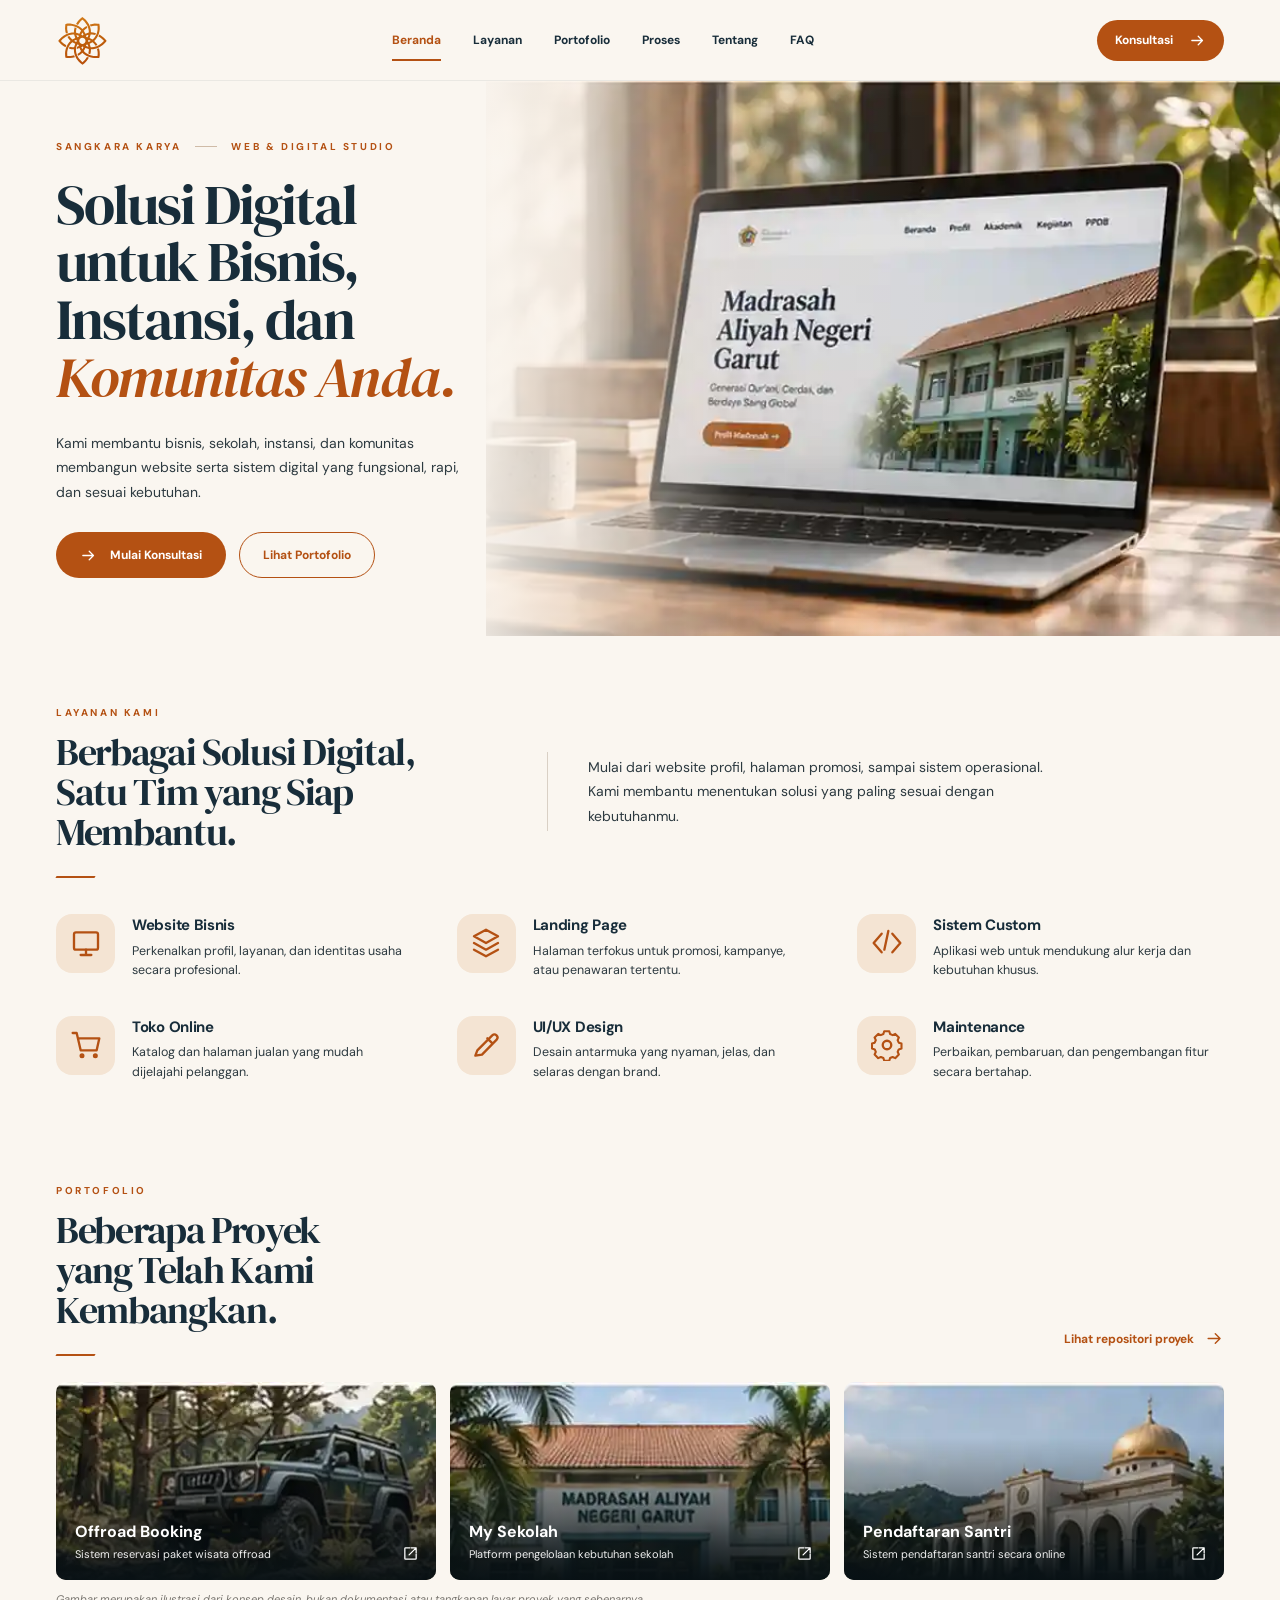
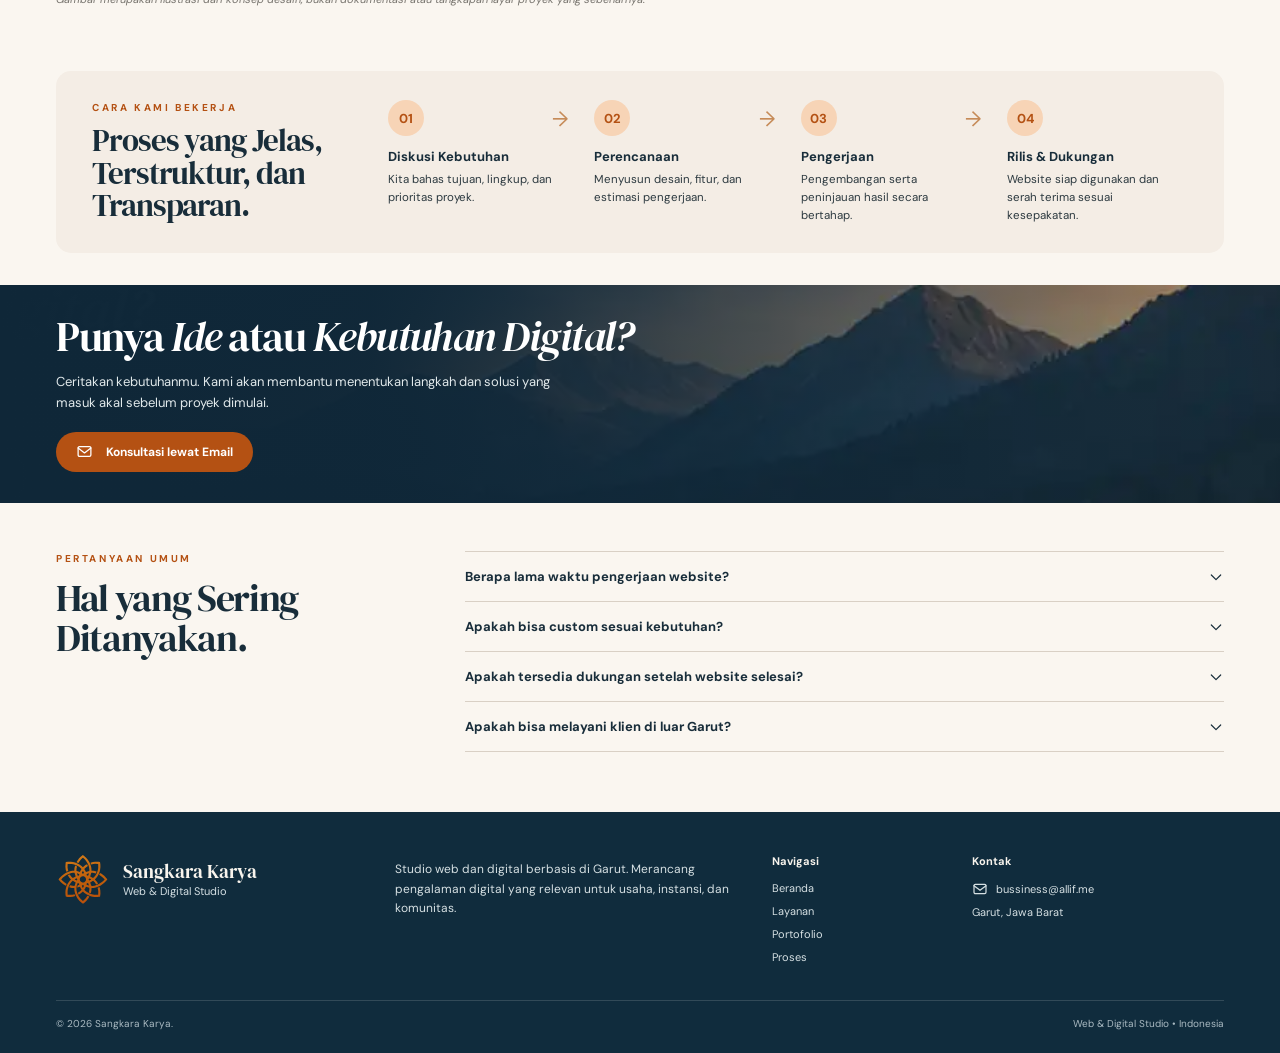
==== index.html @ 0cc1b005 "feat: implement selected Sangkara Karya editorial mockup with local image assets" ====
<!doctype html>
<html lang="id">
<head>
  <meta charset="utf-8">
  <meta name="viewport" content="width=device-width, initial-scale=1">
  <meta name="theme-color" content="#faf6f0">
  <meta name="description" content="Sangkara Karya adalah studio web dan digital dari Garut. Jasa website bisnis, landing page, katalog online, UI/UX, dan aplikasi web sesuai kebutuhan.">
  <meta property="og:type" content="website">
  <meta property="og:locale" content="id_ID">
  <meta property="og:site_name" content="Sangkara Karya">
  <meta property="og:title" content="Sangkara Karya | Web & Digital Studio">
  <meta property="og:description" content="Solusi digital untuk bisnis, instansi, dan komunitas. Website yang dirancang untuk kebutuhan nyata.">
  <meta property="og:url" content="https://allif.me/">
  <title>Sangkara Karya | Web & Digital Studio</title>
  <link rel="canonical" href="https://allif.me/">
  <link rel="icon" type="image/svg+xml" href="favicon.svg">
  <link rel="preconnect" href="https://fonts.googleapis.com">
  <link rel="preconnect" href="https://fonts.gstatic.com" crossorigin>
  <link href="https://fonts.googleapis.com/css2?family=DM+Sans:wght@400;500;600;700&family=DM+Serif+Display:ital@0;1&display=swap" rel="stylesheet">
  <link rel="preload" href="assets/hero-workspace.webp" as="image" type="image/webp">
  <link rel="stylesheet" href="style.css">
  <script type="application/ld+json">{"@context":"https://schema.org","@type":"ProfessionalService","name":"Sangkara Karya","url":"https://allif.me/","email":"bussiness@allif.me","description":"Web dan digital studio berbasis di Garut, Indonesia.","areaServed":"Indonesia","serviceType":["Website bisnis","Landing page","Aplikasi web custom","Katalog dan toko online","Desain UI/UX","Maintenance website"]}</script>
</head>
<body>
  <a class="skip-link" href="#utama">Langsung ke konten</a>
  <svg class="icon-defs" xmlns="http://www.w3.org/2000/svg" aria-hidden="true">
    <symbol id="ico-arrow" viewBox="0 0 24 24"><path d="M4 12h15m-6-6 6 6-6 6"/></symbol>
    <symbol id="ico-external" viewBox="0 0 24 24"><path d="M13 4h7v7M20 4l-10 10M20 13v6a1 1 0 0 1-1 1H5a1 1 0 0 1-1-1V5a1 1 0 0 1 1-1h6"/></symbol>
    <symbol id="ico-monitor" viewBox="0 0 24 24"><rect x="3" y="4" width="18" height="13" rx="1.5"/><path d="M8 21h8M12 17v4"/></symbol>
    <symbol id="ico-layers" viewBox="0 0 24 24"><path d="m12 2 9 5-9 5-9-5 9-5Zm-9 10 9 5 9-5M3 17l9 5 9-5"/></symbol>
    <symbol id="ico-code" viewBox="0 0 24 24"><path d="m8 5-6 7 6 7m8-14 6 7-6 7m-3-16-3 14"/></symbol>
    <symbol id="ico-cart" viewBox="0 0 24 24"><circle cx="9" cy="20" r="1"/><circle cx="19" cy="20" r="1"/><path d="M2 3h3l3 13h12l2-9H6"/></symbol>
    <symbol id="ico-pen" viewBox="0 0 24 24"><path d="m4 20 5-.8L20 8a2.3 2.3 0 0 0-3.3-3.2L5.5 16 4 20Zm9-13 4 4"/></symbol>
    <symbol id="ico-settings" viewBox="0 0 24 24"><path d="M9.9 3h4.2l.7 2.3 2.1.9 2.2-1 3 3-1 2.2.9 2.1 2.3.7v4.2l-2.3.7-.9 2.1 1 2.2-3 3-2.2-1-2.1.9-.7 2.3H9.9l-.7-2.3-2.1-.9-2.2 1-3-3 1-2.2-.9-2.1-2.3-.7v-4.2l2.3-.7.9-2.1-1-2.2 3-3 2.2 1 2.1-.9.7-2.3Z" transform="translate(1 -1) scale(.9)"/><circle cx="12" cy="12" r="3.2"/></symbol>
    <symbol id="ico-chevron" viewBox="0 0 24 24"><path d="m5 9 7 7 7-7"/></symbol>
    <symbol id="ico-menu" viewBox="0 0 24 24"><path d="M3 7h18M3 12h18M3 17h18"/></symbol>
    <symbol id="ico-close" viewBox="0 0 24 24"><path d="M5 5 19 19M19 5 5 19"/></symbol>
    <symbol id="ico-mail" viewBox="0 0 24 24"><rect x="3" y="5" width="18" height="14" rx="2"/><path d="m3 7 9 7 9-7"/></symbol>
  </svg>

  <header class="site-header" id="beranda">
    <nav class="nav container" aria-label="Navigasi utama">
      <a class="brand" href="#beranda" aria-label="Sangkara Karya, ke beranda"><img src="favicon.svg" alt="" width="49" height="49"><span class="brand-text">Sangkara Karya</span></a>
      <div class="nav-links" id="nav-links">
        <a href="#beranda" class="active">Beranda</a>
        <a href="#layanan">Layanan</a>
        <a href="#portofolio">Portofolio</a>
        <a href="#proses">Proses</a>
        <a href="#tentang">Tentang</a>
        <a href="#faq">FAQ</a>
      </div>
      <a class="nav-cta" href="#kontak">Konsultasi <svg class="icon" aria-hidden="true"><use href="#ico-arrow"></use></svg></a>
      <button class="menu-toggle" type="button" aria-label="Buka menu navigasi" aria-expanded="false" aria-controls="nav-links">
        <svg class="icon menu-open" aria-hidden="true"><use href="#ico-menu"></use></svg>
        <svg class="icon menu-close" aria-hidden="true"><use href="#ico-close"></use></svg>
      </button>
    </nav>
  </header>

  <main id="utama">
    <section class="hero" aria-labelledby="hero-title">
      <div class="hero-image" role="img" aria-label="Visual konsep website pada laptop di meja kerja yang diterangi cahaya matahari"></div>
      <div class="container hero-inner">
        <div class="hero-copy">
          <p class="eyebrow">SANGKARA KARYA <span class="eyebrow-rule"></span> WEB & DIGITAL STUDIO</p>
          <h1 id="hero-title">Solusi Digital<br>untuk Bisnis,<br>Instansi, dan<br><em>Komunitas Anda.</em></h1>
          <p class="hero-lead">Kami membantu bisnis, sekolah, instansi, dan komunitas membangun website serta sistem digital yang fungsional, rapi, dan sesuai kebutuhan.</p>
          <div class="hero-actions">
            <a href="#kontak" class="btn btn-primary"><svg class="icon" aria-hidden="true"><use href="#ico-arrow"></use></svg> Mulai Konsultasi</a>
            <a href="#portofolio" class="btn btn-outline">Lihat Portofolio</a>
          </div>
        </div>
      </div>
    </section>

    <section class="section services" id="layanan" aria-labelledby="layanan-title">
      <div class="container">
        <div class="services-intro">
          <div><p class="eyebrow section-label">LAYANAN KAMI</p><h2 id="layanan-title">Berbagai Solusi Digital,<br>Satu Tim yang Siap<br>Membantu.</h2><span class="small-stroke" aria-hidden="true"></span></div>
          <p>Mulai dari website profil, halaman promosi, sampai sistem operasional. Kami membantu menentukan solusi yang paling sesuai dengan kebutuhanmu.</p>
        </div>
        <div class="services-grid">
          <article class="service"><div class="service-icon"><svg class="icon" aria-hidden="true"><use href="#ico-monitor"></use></svg></div><div><h3>Website Bisnis</h3><p>Perkenalkan profil, layanan, dan identitas usaha secara profesional.</p></div></article>
          <article class="service"><div class="service-icon"><svg class="icon" aria-hidden="true"><use href="#ico-layers"></use></svg></div><div><h3>Landing Page</h3><p>Halaman terfokus untuk promosi, kampanye, atau penawaran tertentu.</p></div></article>
          <article class="service"><div class="service-icon"><svg class="icon" aria-hidden="true"><use href="#ico-code"></use></svg></div><div><h3>Sistem Custom</h3><p>Aplikasi web untuk mendukung alur kerja dan kebutuhan khusus.</p></div></article>
          <article class="service"><div class="service-icon"><svg class="icon" aria-hidden="true"><use href="#ico-cart"></use></svg></div><div><h3>Toko Online</h3><p>Katalog dan halaman jualan yang mudah dijelajahi pelanggan.</p></div></article>
          <article class="service"><div class="service-icon"><svg class="icon" aria-hidden="true"><use href="#ico-pen"></use></svg></div><div><h3>UI/UX Design</h3><p>Desain antarmuka yang nyaman, jelas, dan selaras dengan brand.</p></div></article>
          <article class="service"><div class="service-icon"><svg class="icon" aria-hidden="true"><use href="#ico-settings"></use></svg></div><div><h3>Maintenance</h3><p>Perbaikan, pembaruan, dan pengembangan fitur secara bertahap.</p></div></article>
        </div>
      </div>
    </section>

    <section class="section portfolio" id="portofolio" aria-labelledby="portofolio-title">
      <div class="container">
        <div class="portfolio-heading"><div><p class="eyebrow section-label">PORTOFOLIO</p><h2 id="portofolio-title">Beberapa Proyek<br>yang Telah Kami<br>Kembangkan.</h2><span class="small-stroke" aria-hidden="true"></span></div><a class="more-link" href="https://github.com/allifiz" target="_blank" rel="noopener noreferrer">Lihat repositori proyek <svg class="icon" aria-hidden="true"><use href="#ico-arrow"></use></svg></a></div>
        <div class="portfolio-grid">
          <a class="project" href="https://github.com/allifiz/offroad-booking-api" target="_blank" rel="noopener noreferrer" aria-label="Lihat kode proyek Offroad Booking di GitHub"><img src="assets/offroad.webp" alt="Ilustrasi kendaraan offroad di area wisata" loading="lazy" width="669" height="333"><span class="project-shade"></span><span class="project-copy"><strong>Offroad Booking</strong><small>Sistem reservasi paket wisata offroad</small></span><svg class="icon project-external" aria-hidden="true"><use href="#ico-external"></use></svg></a>
          <a class="project" href="https://github.com/allifiz/my-sekolah" target="_blank" rel="noopener noreferrer" aria-label="Lihat kode proyek My Sekolah di GitHub"><img src="assets/my-sekolah.webp" alt="Ilustrasi bangunan sekolah" loading="lazy" width="657" height="333"><span class="project-shade"></span><span class="project-copy"><strong>My Sekolah</strong><small>Platform pengelolaan kebutuhan sekolah</small></span><svg class="icon project-external" aria-hidden="true"><use href="#ico-external"></use></svg></a>
          <a class="project" href="https://github.com/allifiz/pendaftaran-santri" target="_blank" rel="noopener noreferrer" aria-label="Lihat kode proyek Pendaftaran Santri di GitHub"><img src="assets/pendaftaran-santri.webp" alt="Ilustrasi gedung pendidikan berbentuk masjid" loading="lazy" width="660" height="333"><span class="project-shade"></span><span class="project-copy"><strong>Pendaftaran Santri</strong><small>Sistem pendaftaran santri secara online</small></span><svg class="icon project-external" aria-hidden="true"><use href="#ico-external"></use></svg></a>
        </div>
        <p class="visual-disclaimer">Gambar merupakan ilustrasi dari konsep desain, bukan dokumentasi atau tangkapan layar proyek yang sebenarnya.</p>
      </div>
    </section>

    <section class="section process-section" id="proses" aria-labelledby="proses-title">
      <div class="container process-panel">
        <div class="process-heading"><p class="eyebrow section-label">CARA KAMI BEKERJA</p><h2 id="proses-title">Proses yang Jelas,<br>Terstruktur, dan<br>Transparan.</h2></div>
        <ol class="steps">
          <li><span class="step-number">01</span><h3>Diskusi Kebutuhan</h3><p>Kita bahas tujuan, lingkup, dan prioritas proyek.</p></li>
          <li><span class="step-number">02</span><h3>Perencanaan</h3><p>Menyusun desain, fitur, dan estimasi pengerjaan.</p></li>
          <li><span class="step-number">03</span><h3>Pengerjaan</h3><p>Pengembangan serta peninjauan hasil secara bertahap.</p></li>
          <li><span class="step-number">04</span><h3>Rilis & Dukungan</h3><p>Website siap digunakan dan serah terima sesuai kesepakatan.</p></li>
        </ol>
      </div>
    </section>

    <section class="consultation" id="kontak" aria-labelledby="kontak-title">
      <div class="container consultation-inner"><div><h2 id="kontak-title">Punya <em>Ide</em> atau <em>Kebutuhan Digital?</em></h2><p>Ceritakan kebutuhanmu. Kami akan membantu menentukan langkah dan solusi yang masuk akal sebelum proyek dimulai.</p><a class="btn btn-primary" href="mailto:bussiness@allif.me?subject=Konsultasi%20Proyek%20Sangkara%20Karya"><svg class="icon" aria-hidden="true"><use href="#ico-mail"></use></svg> Konsultasi lewat Email</a></div></div>
    </section>

    <section class="section faq" id="faq" aria-labelledby="faq-title">
      <div class="container faq-grid"><div><p class="eyebrow section-label">PERTANYAAN UMUM</p><h2 id="faq-title">Hal yang Sering<br>Ditanyakan.</h2></div><div class="faq-list">
        <details><summary>Berapa lama waktu pengerjaan website? <svg class="icon" aria-hidden="true"><use href="#ico-chevron"></use></svg></summary><p>Waktunya bergantung pada jumlah halaman, tingkat kompleksitas fitur, dan kesiapan materi. Estimasi disampaikan setelah kebutuhan dibahas.</p></details>
        <details><summary>Apakah bisa custom sesuai kebutuhan? <svg class="icon" aria-hidden="true"><use href="#ico-chevron"></use></svg></summary><p>Bisa. Struktur halaman, tampilan, dan fungsionalitas dibicarakan sesuai tujuan bisnis atau organisasi.</p></details>
        <details><summary>Apakah tersedia dukungan setelah website selesai? <svg class="icon" aria-hidden="true"><use href="#ico-chevron"></use></svg></summary><p>Kebutuhan pemeliharaan, perbaikan, dan pengembangan lanjutan dapat dimasukkan dalam ruang lingkup kerja yang disepakati.</p></details>
        <details><summary>Apakah bisa melayani klien di luar Garut? <svg class="icon" aria-hidden="true"><use href="#ico-chevron"></use></svg></summary><p>Bisa. Sangkara Karya berbasis di Garut dan dapat berkolaborasi secara online dengan klien dari berbagai daerah di Indonesia.</p></details>
      </div></div>
    </section>
  </main>

  <footer class="site-footer" id="tentang"><div class="container footer-content"><div class="footer-identity"><img src="favicon.svg" alt="" width="54" height="54"><div><strong>Sangkara Karya</strong><span>Web & Digital Studio</span></div></div><p class="footer-description">Studio web dan digital berbasis di Garut. Merancang pengalaman digital yang relevan untuk usaha, instansi, dan komunitas.</p><div class="footer-links"><h3>Navigasi</h3><a href="#beranda">Beranda</a><a href="#layanan">Layanan</a><a href="#portofolio">Portofolio</a><a href="#proses">Proses</a></div><div class="footer-contact"><h3>Kontak</h3><a href="mailto:bussiness@allif.me"><svg class="icon" aria-hidden="true"><use href="#ico-mail"></use></svg> bussiness@allif.me</a><span>Garut, Jawa Barat</span></div></div><div class="container footer-bottom"><span>© <span id="year">2026</span> Sangkara Karya.</span><span>Web & Digital Studio • Indonesia</span></div></footer>
  <script src="script.js" defer></script>
</body>
</html>
---- style.css ----
:root{
  --paper:#faf6f0;
  --paper-soft:#f3ece4;
  --ink:#182d3a;
  --body:#2d3a40;
  --muted:#59626a;
  --orange:#b45113;
  --orange-dark:#903a0a;
  --accent-soft:#f4e4d3;
  --line:#d9d0c5;
  --serif:"DM Serif Display", Georgia,serif;
  --sans:"DM Sans",Arial,sans-serif;
}
*{box-sizing:border-box}
html{scroll-behavior:smooth;scroll-padding-top:95px}
body{margin:0;min-width:320px;background:var(--paper);font-family:var(--sans);color:var(--ink);-webkit-font-smoothing:antialiased}
a{color:inherit;text-decoration:none}
button{font:inherit;cursor:pointer}
svg.icon{width:21px;height:21px;fill:none;stroke:currentColor;stroke-width:1.8;stroke-linecap:round;stroke-linejoin:round;flex:none}
.icon-defs{position:absolute;width:0;height:0;overflow:hidden}
.container{width:min(1240px,calc(100% - 112px));margin-inline:auto}
.skip-link{position:absolute;z-index:200;top:-70px;left:20px;background:var(--ink);padding:14px;color:white}
.skip-link:focus{top:10px}
:focus-visible{outline:3px solid #bd641c;outline-offset:4px}
::selection{background:#deb78f;color:var(--ink)}

/* Navigation */
.site-header{background:rgba(250,246,240,.97);border-bottom:1px solid rgba(34,51,56,.07);position:relative;z-index:30}
.nav{height:80px;display:flex;align-items:center;justify-content:space-between;gap:32px}
.brand{display:inline-flex;align-items:center;gap:12px;white-space:nowrap;flex-shrink:0}
.brand img{width:53px;height:53px;object-fit:contain}
.brand-text{font-size:16px;font-weight:700;display:none}
.nav-links{display:flex;align-items:center;gap:32px;margin-inline:auto}
.nav-links a{font-size:12px;font-weight:700;position:relative;padding:32px 0;white-space:nowrap;transition:color .2s}
.nav-links a:hover,.nav-links a.active{color:var(--orange)}
.nav-links a.active:after,.nav-links a:hover:after{content:"";position:absolute;bottom:19px;left:0;right:0;height:2px;background:var(--orange)}
.nav-cta{display:inline-flex;align-items:center;gap:16px;background:var(--orange);color:#fff;flex:none;border-radius:100px;padding:12px 18px;font-size:12px;font-weight:700;transition:background .2s,transform .2s}
.nav-cta .icon{width:17px;height:17px}
.nav-cta:hover,.btn-primary:hover{background:var(--orange-dark);transform:translateY(-2px)}
.menu-toggle{display:none;background:none;border:0;color:var(--ink);padding:7px}
.menu-toggle .menu-close{display:none}

/* Common typography */
h1,h2,h3,p{margin-top:0}
h1,h2{font-family:var(--serif);font-weight:400;letter-spacing:-.035em}
.eyebrow{display:flex;align-items:center;gap:14px;color:var(--orange);font-size:10px;letter-spacing:.26em;line-height:1.5;font-weight:700}
.eyebrow-rule{display:inline-block;width:22px;height:1px;background:#cfbba7}
.section-label{margin:0 0 12px}
.section h2{font-size:clamp(32px,3vw,43px);line-height:1.04}
.small-stroke{display:block;width:39px;height:2px;background:var(--orange);transform:skewX(-30deg);margin-top:24px}
.btn{min-height:46px;display:inline-flex;align-items:center;justify-content:center;gap:13px;border-radius:100px;padding:12px 23px;font-size:12px;font-weight:700;border:1px solid transparent;transition:background .2s,border-color .2s,transform .2s}
.btn .icon{width:17px;height:17px}
.btn-primary{background:var(--orange);color:white}
.btn-outline{border-color:var(--orange);color:var(--orange);background:rgba(250,246,240,.76)}
.btn-outline:hover{background:#f0e1d0;transform:translateY(-2px)}

/* Hero image is the exact cropped visual asset from the selected concept.
   All UI elements remain real HTML, not a flat screenshot. */
.hero{position:relative;min-height:555px;overflow:hidden;isolation:isolate;background:var(--paper)}
.hero-image{position:absolute;inset:0 0 0 38%;z-index:-2;background:url('assets/hero-workspace.webp') center center/cover no-repeat}
.hero:before{content:"";position:absolute;z-index:-1;inset:0;background:linear-gradient(90deg,#faf6f0 0%,#faf6f0 25%,rgba(250,246,240,.97) 36%,rgba(250,246,240,.65) 46%,rgba(250,246,240,.10) 58%,transparent 76%)}
.hero-inner{display:flex;align-items:center;min-height:555px;padding-block:57px}
.hero-copy{position:relative;max-width:575px;z-index:1}
.hero .eyebrow{margin-bottom:22px}
.hero h1{font-size:clamp(47px,4.45vw,65px);line-height:1.015;margin:0 0 24px;max-width:580px}
.hero h1 em{font-style:italic;color:var(--orange)}
.hero-lead{font-size:14px;line-height:1.75;max-width:415px;margin-bottom:28px;color:var(--body)}
.hero-actions{display:flex;align-items:center;gap:13px;flex-wrap:wrap}

/* Services */
.section{padding-top:69px;padding-bottom:64px}
.services-intro{display:grid;grid-template-columns:37% 1fr;gap:5%;align-items:center;margin-bottom:36px}
.services-intro h2{margin-bottom:0}
.services-intro>p{border-left:1px solid var(--line);padding:3px 0 3px 40px;color:var(--body);line-height:1.75;font-size:14px;max-width:500px;margin:0}
.services-grid{display:grid;grid-template-columns:repeat(3,minmax(0,1fr));column-gap:34px;row-gap:35px}
.service{display:flex;align-items:flex-start;gap:17px;min-width:0}
.service-icon{display:grid;place-items:center;background:var(--accent-soft);color:var(--orange);width:59px;height:59px;flex:0 0 59px;border-radius:16px}
.service-icon .icon{width:32px;height:32px;stroke-width:1.75}
.service h3{font-size:15px;line-height:1.25;font-weight:700;margin:2px 0 7px;letter-spacing:-.02em}
.service p{font-size:12.5px;line-height:1.56;margin:0;color:var(--body);max-width:280px}

/* Portfolio */
.portfolio{padding-top:37px;padding-bottom:55px}
.portfolio-heading{display:flex;align-items:end;justify-content:space-between;gap:20px;margin-bottom:26px}
.portfolio-heading h2{margin:0}
.more-link{display:inline-flex;align-items:center;gap:11px;color:var(--orange);font-size:12px;font-weight:700;white-space:nowrap;padding-bottom:8px}
.more-link:hover{text-decoration:underline;text-underline-offset:5px}
.more-link .icon{width:19px;height:19px}
.portfolio-grid{display:grid;grid-template-columns:repeat(3,minmax(0,1fr));gap:14px}
.project{min-width:0;position:relative;aspect-ratio:1.92;overflow:hidden;border-radius:10px;background:#344957;color:#fff;display:block;isolation:isolate}
.project img{width:100%;height:100%;object-fit:cover;display:block;transition:transform .4s}
.project:hover img{transform:scale(1.045)}
.project-shade{position:absolute;inset:0;background:linear-gradient(0deg,rgba(7,16,20,.95) 0%,rgba(7,16,20,.55) 30%,transparent 72%)}
.project-copy{position:absolute;left:19px;bottom:18px;right:48px;display:flex;flex-direction:column;gap:5px}
.project-copy strong{font-size:16px;font-weight:700;line-height:1.2}
.project-copy small{font-size:11px;line-height:1.4;opacity:.93}
.project-external{position:absolute;right:17px;bottom:18px;width:17px!important;height:17px!important}
.visual-disclaimer{font-size:11px;color:#77746e;margin:12px 0 0;font-style:italic}

/* Steps */
.process-section{padding-block:10px 32px}
.process-panel{display:grid;grid-template-columns:24% 1fr;gap:3%;padding:29px 36px;border-radius:15px;background:#f4ede5}
.process-panel .section-label{margin-bottom:9px}
.process-heading h2{font-size:31px;line-height:1.05;margin:0}
.steps{list-style:none;padding:0;margin:0;display:grid;grid-template-columns:repeat(4,minmax(0,1fr));gap:26px;align-content:center}
.steps li{position:relative;min-width:0}
.step-number{width:36px;height:36px;border-radius:50%;display:grid;place-items:center;background:#f7d4b6;color:var(--orange);font-size:13px;font-weight:700;margin-bottom:12px}
.steps li:not(:last-child):after{content:"→";position:absolute;top:5px;right:0;font-size:21px;color:#c68b58}
.steps h3{font-size:13px;font-weight:700;margin:0 0 6px}
.steps p{font-size:11.5px;line-height:1.55;color:var(--body);margin:0;max-width:170px}

/* Consultation: photo from selected concept with real HTML content */
.consultation{position:relative;min-height:218px;background:linear-gradient(90deg,rgba(15,39,56,1) 0%,rgba(15,39,56,.98) 29%,rgba(15,39,56,.75) 60%,rgba(15,39,56,.35) 100%),url('assets/mountains.webp') right center/cover no-repeat;color:#fff}
.consultation-inner{padding-top:28px;padding-bottom:29px}
.consultation-inner>div{max-width:720px}
.consultation h2{font-size:clamp(30px,3.3vw,44px);line-height:1.1;margin-bottom:12px}
.consultation h2 em{font-weight:400}
.consultation p{font-size:13px;max-width:530px;line-height:1.6;color:#e1e9eb;margin-bottom:18px}
.consultation .btn{min-height:40px;padding:10px 19px}

/* FAQ */
.faq{padding-block:48px 60px}
.faq-grid{display:grid;grid-template-columns:29% 1fr;gap:6%}
.faq h2{margin:0}
.faq-list{border-top:1px solid var(--line)}
.faq-list details{border-bottom:1px solid var(--line)}
.faq-list summary{display:flex;align-items:center;justify-content:space-between;gap:16px;cursor:pointer;padding:16px 0;list-style:none;font-size:13px;font-weight:700}
.faq-list summary::-webkit-details-marker{display:none}
.faq-list summary .icon{width:16px;height:16px;transition:transform .2s}
.faq-list details[open] summary .icon{transform:rotate(180deg)}
.faq-list details p{color:var(--muted);font-size:13px;line-height:1.7;margin:0 35px 17px 0;max-width:680px}

/* Footer */
.site-footer{background:#102c3d;color:#f8f4ed}
.footer-content{display:grid;grid-template-columns:1.2fr 1.35fr .65fr 1fr;gap:37px;align-items:start;padding-top:40px;padding-bottom:35px}
.footer-identity{display:flex;gap:13px;align-items:center}
.footer-identity img{width:54px;height:54px;flex:none}
.footer-identity div{display:flex;flex-direction:column;gap:2px}
.footer-identity strong{font-family:var(--serif);font-size:19px;line-height:1.1;font-weight:400}
.footer-identity span{font-size:11px;color:#d5e0e4}
.footer-description{font-size:12px;line-height:1.6;color:#d6e0e3;margin:8px 0 0;max-width:360px}
.footer-links,.footer-contact{display:flex;flex-direction:column;gap:8px}
.site-footer h3{font-size:11px;font-weight:700;margin:2px 0 5px}
.footer-links a,.footer-contact a,.footer-contact>span{font-size:11px;color:#d6e0e3;line-height:1.35}
.footer-links a:hover,.footer-contact a:hover{color:#f0b071}
.footer-contact a{display:flex;gap:8px;align-items:center;overflow-wrap:anywhere}
.footer-contact .icon{width:16px;height:16px}
.footer-bottom{display:flex;justify-content:space-between;gap:18px;border-top:1px solid rgba(255,255,255,.14);padding:16px 0 23px;color:#aabac2;font-size:10px}

@media(max-width:1100px){
 .container{width:min(100% - 72px,1240px)}
 .nav-links{gap:24px}
 .hero{min-height:510px}
 .hero-inner{min-height:510px}
 .hero h1{font-size:clamp(45px,5vw,59px)}
 .hero-image{left:36%}
 .services-grid{column-gap:20px}
 .process-panel{grid-template-columns:26% 1fr;gap:4%;padding:27px}
 .steps{gap:15px}
}
@media(max-width:850px){
 .container{width:min(100% - 46px,1240px)}
 .nav{height:74px}
 .nav-links{gap:17px}
 .nav-links a{font-size:11px}
 .nav-cta{padding:11px 13px;font-size:11px;gap:8px}
 .hero{min-height:500px}
 .hero-inner{min-height:500px}
 .hero-image{left:30%}
 .hero:before{background:linear-gradient(90deg,#faf6f0 0%,rgba(250,246,240,.98) 30%,rgba(250,246,240,.76) 52%,rgba(250,246,240,.13) 100%)}
 .hero-copy{max-width:480px}
 .hero h1{font-size:48px}
 .hero-lead{max-width:410px}
 .services-intro{grid-template-columns:1fr 1fr;gap:18px}
 .section h2{font-size:34px}
 .services-grid{grid-template-columns:repeat(2,minmax(0,1fr));row-gap:30px}
 .project-copy{left:13px;bottom:12px;right:28px}
 .project-copy strong{font-size:13px}
 .project-copy small{font-size:10px}
 .project-external{bottom:12px;right:12px}
 .process-panel{display:block}
 .process-heading{margin-bottom:25px}
 .process-heading h2{font-size:32px}
 .steps{gap:25px}
 .faq-grid{grid-template-columns:32% 1fr;gap:4%}
 .footer-content{grid-template-columns:1fr 1fr;gap:25px 40px}
}
@media(max-width:640px){
 html{scroll-padding-top:77px}
 .container{width:calc(100% - 38px)}
 .site-header{position:sticky;top:0}
 .nav{height:69px;gap:10px}
 .brand img{width:42px;height:42px}
 .brand-text{display:inline;font-size:14px}
 .nav-cta{margin-left:auto;padding:10px 12px;font-size:11px}
 .menu-toggle{display:grid;place-items:center;z-index:5}
 .menu-toggle[aria-expanded="true"] .menu-open{display:none}
 .menu-toggle[aria-expanded="true"] .menu-close{display:block}
 .nav-links{display:none;position:absolute;top:69px;left:0;right:0;background:#faf6f0;border-bottom:1px solid var(--line);box-shadow:0 12px 24px rgba(15,32,39,.09);padding:12px 19px 18px;flex-direction:column;align-items:stretch;gap:0}
 .nav-links.is-open{display:flex}
 .nav-links a{padding:14px 7px;border-bottom:1px solid #e7ded3;font-size:14px}
 .nav-links a.active:after,.nav-links a:hover:after{display:none}
 .hero{min-height:auto}
 .hero-image{position:relative;left:auto;right:auto;display:block;height:270px;width:100%;background-position:center 45%;z-index:0;order:2}
 .hero:before{display:none}
 .hero{display:flex;flex-direction:column;background:var(--paper)}
 .hero-inner{display:block;min-height:0;order:1;padding-top:45px;padding-bottom:34px}
 .hero-copy{max-width:none}
 .hero .eyebrow{font-size:9px;letter-spacing:.16em;gap:9px;flex-wrap:wrap;margin-bottom:18px}
 .hero h1{font-size:clamp(38px,9.3vw,56px);line-height:1.055;margin-bottom:19px}
 .hero-lead{font-size:13px;max-width:510px;line-height:1.75;margin-bottom:22px}
 .hero-actions{gap:10px}
 .btn{min-height:44px;font-size:12px;padding:11px 18px}
 .section{padding-top:56px;padding-bottom:40px}
 .services-intro{display:block;margin-bottom:30px}
 .services-intro h2,.portfolio-heading h2,.faq h2{font-size:33px}
 .services-intro>p{padding:0;border:0;max-width:540px;margin-top:21px;font-size:13px}
 .services-grid{row-gap:28px;column-gap:16px}
 .service{gap:12px}
 .service-icon{width:48px;height:48px;flex-basis:48px;border-radius:11px}
 .service-icon .icon{width:26px;height:26px}
 .service h3{font-size:14px}
 .service p{font-size:11px}
 .portfolio{padding-top:30px}
 .portfolio-heading{align-items:start}
 .portfolio-grid{grid-template-columns:1fr;gap:13px}
 .project{aspect-ratio:2.15}
 .project-copy{left:18px;bottom:16px}
 .project-copy strong{font-size:17px}
 .project-copy small{font-size:12px}
 .project-external{bottom:16px;right:16px}
 .process-section{padding-top:4px;padding-bottom:30px}
 .process-panel{padding:26px 24px}
 .steps{grid-template-columns:repeat(2,minmax(0,1fr));gap:26px 18px}
 .steps li:nth-child(2):after{display:none}
 .steps h3{font-size:12.5px}
 .steps p{font-size:11.5px}
 .consultation-inner{padding-top:35px;padding-bottom:35px}
 .consultation h2{font-size:35px}
 .consultation p{font-size:12.5px}
 .faq{padding-top:43px;padding-bottom:54px}
 .faq-grid{display:block}
 .faq-grid>div:first-child{margin-bottom:27px}
 .footer-content{padding-top:40px;gap:27px}
}
@media(max-width:440px){
 .nav-cta{font-size:0;gap:0;padding:8px 10px}
 .nav-cta .icon{width:21px;height:21px}
 .hero h1{font-size:clamp(35px,9vw,45px)}
 .hero-image{height:222px}
 .services-grid{grid-template-columns:1fr;row-gap:23px}
 .service{gap:16px}
 .service-icon{width:52px;height:52px;flex-basis:52px}
 .service p{font-size:12px}
 .portfolio-heading{display:block}
 .more-link{margin-top:17px}
 .project{aspect-ratio:1.9}
 .steps{gap:25px 12px}
 .footer-content{grid-template-columns:1fr 1fr}
 .footer-identity,.footer-description{grid-column:1/-1}
 .footer-bottom{flex-direction:column;gap:7px}
}
@media(prefers-reduced-motion:reduce){html{scroll-behavior:auto}*,*:before,*:after{transition-duration:.01ms!important;animation-duration:.01ms!important}}
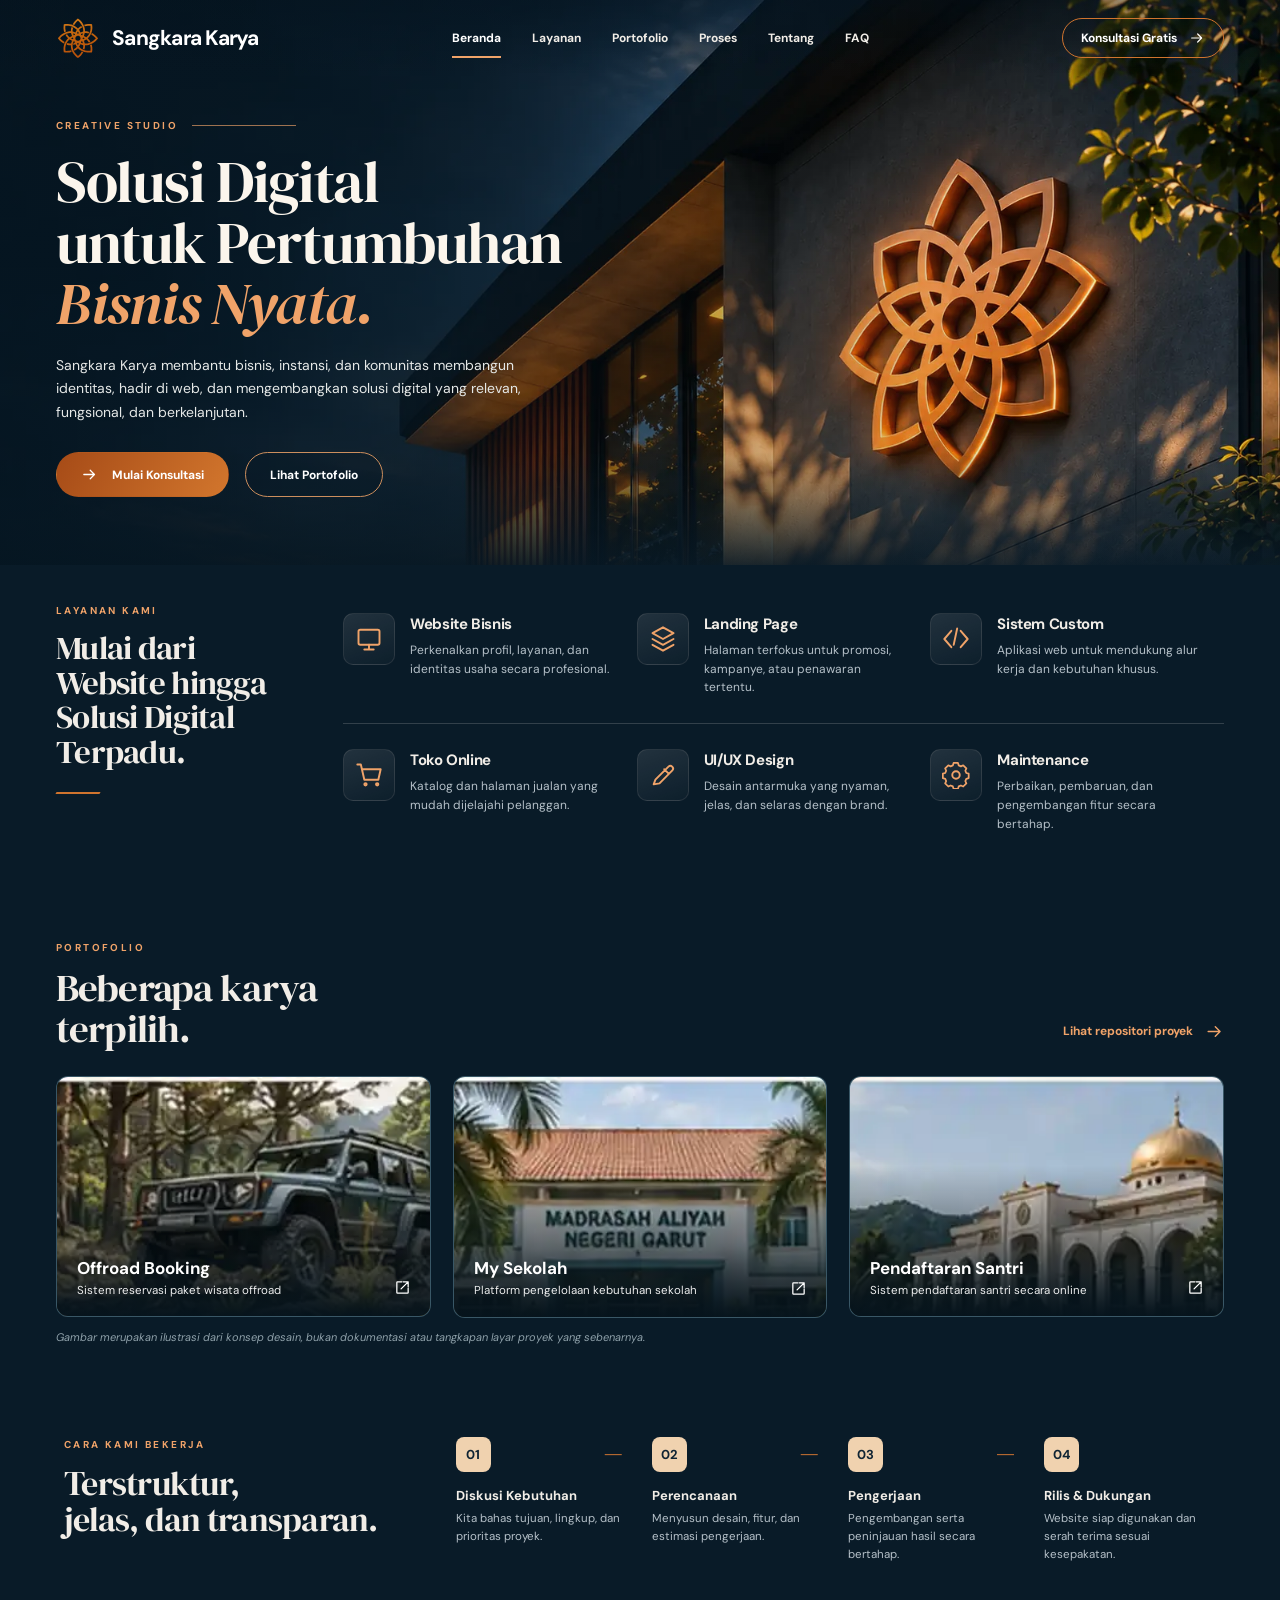
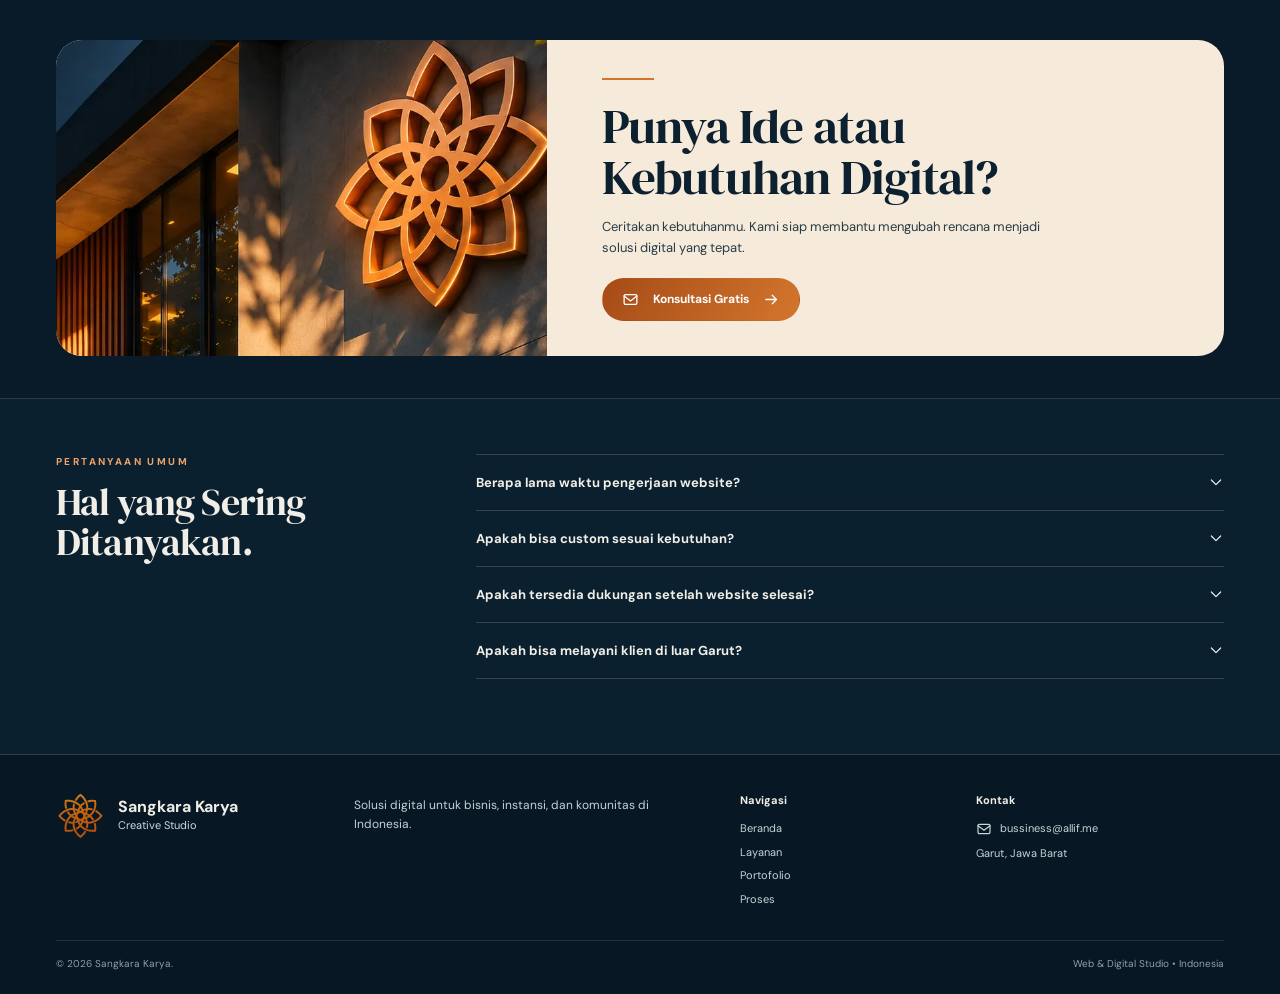
==== commit 33c06d5f: "feat: match dark navy Sangkara Karya mockup with facade hero" ====
--- a/index.html
+++ b/index.html
@@ -3,7 +3,7 @@
 <head>
   <meta charset="utf-8">
   <meta name="viewport" content="width=device-width, initial-scale=1">
-  <meta name="theme-color" content="#faf6f0">
+  <meta name="theme-color" content="#091b28">
   <meta name="description" content="Sangkara Karya adalah studio web dan digital dari Garut. Jasa website bisnis, landing page, katalog online, UI/UX, dan aplikasi web sesuai kebutuhan.">
   <meta property="og:type" content="website">
   <meta property="og:locale" content="id_ID">
@@ -17,7 +17,7 @@
   <link rel="preconnect" href="https://fonts.googleapis.com">
   <link rel="preconnect" href="https://fonts.gstatic.com" crossorigin>
   <link href="https://fonts.googleapis.com/css2?family=DM+Sans:wght@400;500;600;700&family=DM+Serif+Display:ital@0;1&display=swap" rel="stylesheet">
-  <link rel="preload" href="assets/hero-workspace.webp" as="image" type="image/webp">
+  <link rel="preload" href="assets/hero-facade.webp" as="image" type="image/webp">
   <link rel="stylesheet" href="style.css">
   <script type="application/ld+json">{"@context":"https://schema.org","@type":"ProfessionalService","name":"Sangkara Karya","url":"https://allif.me/","email":"bussiness@allif.me","description":"Web dan digital studio berbasis di Garut, Indonesia.","areaServed":"Indonesia","serviceType":["Website bisnis","Landing page","Aplikasi web custom","Katalog dan toko online","Desain UI/UX","Maintenance website"]}</script>
 </head>
@@ -49,7 +49,7 @@
         <a href="#tentang">Tentang</a>
         <a href="#faq">FAQ</a>
       </div>
-      <a class="nav-cta" href="#kontak">Konsultasi <svg class="icon" aria-hidden="true"><use href="#ico-arrow"></use></svg></a>
+      <a class="nav-cta" href="#kontak">Konsultasi Gratis <svg class="icon" aria-hidden="true"><use href="#ico-arrow"></use></svg></a>
       <button class="menu-toggle" type="button" aria-label="Buka menu navigasi" aria-expanded="false" aria-controls="nav-links">
         <svg class="icon menu-open" aria-hidden="true"><use href="#ico-menu"></use></svg>
         <svg class="icon menu-close" aria-hidden="true"><use href="#ico-close"></use></svg>
@@ -59,12 +59,12 @@
 
   <main id="utama">
     <section class="hero" aria-labelledby="hero-title">
-      <div class="hero-image" role="img" aria-label="Visual konsep website pada laptop di meja kerja yang diterangi cahaya matahari"></div>
+      <div class="hero-image" role="img" aria-label="Fasad bangunan modern dengan logo bunga Sangkara Karya berwarna tembaga bercahaya"></div>
       <div class="container hero-inner">
         <div class="hero-copy">
-          <p class="eyebrow">SANGKARA KARYA <span class="eyebrow-rule"></span> WEB & DIGITAL STUDIO</p>
-          <h1 id="hero-title">Solusi Digital<br>untuk Bisnis,<br>Instansi, dan<br><em>Komunitas Anda.</em></h1>
-          <p class="hero-lead">Kami membantu bisnis, sekolah, instansi, dan komunitas membangun website serta sistem digital yang fungsional, rapi, dan sesuai kebutuhan.</p>
+          <p class="eyebrow">CREATIVE STUDIO <span class="eyebrow-rule"></span></p>
+          <h1 id="hero-title">Solusi Digital<br>untuk Pertumbuhan<br><em>Bisnis Nyata.</em></h1>
+          <p class="hero-lead">Sangkara Karya membantu bisnis, instansi, dan komunitas membangun identitas, hadir di web, dan mengembangkan solusi digital yang relevan, fungsional, dan berkelanjutan.</p>
           <div class="hero-actions">
             <a href="#kontak" class="btn btn-primary"><svg class="icon" aria-hidden="true"><use href="#ico-arrow"></use></svg> Mulai Konsultasi</a>
             <a href="#portofolio" class="btn btn-outline">Lihat Portofolio</a>
@@ -76,7 +76,7 @@
     <section class="section services" id="layanan" aria-labelledby="layanan-title">
       <div class="container">
         <div class="services-intro">
-          <div><p class="eyebrow section-label">LAYANAN KAMI</p><h2 id="layanan-title">Berbagai Solusi Digital,<br>Satu Tim yang Siap<br>Membantu.</h2><span class="small-stroke" aria-hidden="true"></span></div>
+          <div><p class="eyebrow section-label">LAYANAN KAMI</p><h2 id="layanan-title">Mulai dari<br>Website hingga<br>Solusi Digital<br>Terpadu.</h2><span class="small-stroke" aria-hidden="true"></span></div>
           <p>Mulai dari website profil, halaman promosi, sampai sistem operasional. Kami membantu menentukan solusi yang paling sesuai dengan kebutuhanmu.</p>
         </div>
         <div class="services-grid">
@@ -92,7 +92,7 @@
 
     <section class="section portfolio" id="portofolio" aria-labelledby="portofolio-title">
       <div class="container">
-        <div class="portfolio-heading"><div><p class="eyebrow section-label">PORTOFOLIO</p><h2 id="portofolio-title">Beberapa Proyek<br>yang Telah Kami<br>Kembangkan.</h2><span class="small-stroke" aria-hidden="true"></span></div><a class="more-link" href="https://github.com/allifiz" target="_blank" rel="noopener noreferrer">Lihat repositori proyek <svg class="icon" aria-hidden="true"><use href="#ico-arrow"></use></svg></a></div>
+        <div class="portfolio-heading"><div><p class="eyebrow section-label">PORTOFOLIO</p><h2 id="portofolio-title">Beberapa karya<br>terpilih.</h2><span class="small-stroke" aria-hidden="true"></span></div><a class="more-link" href="https://github.com/allifiz" target="_blank" rel="noopener noreferrer">Lihat repositori proyek <svg class="icon" aria-hidden="true"><use href="#ico-arrow"></use></svg></a></div>
         <div class="portfolio-grid">
           <a class="project" href="https://github.com/allifiz/offroad-booking-api" target="_blank" rel="noopener noreferrer" aria-label="Lihat kode proyek Offroad Booking di GitHub"><img src="assets/offroad.webp" alt="Ilustrasi kendaraan offroad di area wisata" loading="lazy" width="669" height="333"><span class="project-shade"></span><span class="project-copy"><strong>Offroad Booking</strong><small>Sistem reservasi paket wisata offroad</small></span><svg class="icon project-external" aria-hidden="true"><use href="#ico-external"></use></svg></a>
           <a class="project" href="https://github.com/allifiz/my-sekolah" target="_blank" rel="noopener noreferrer" aria-label="Lihat kode proyek My Sekolah di GitHub"><img src="assets/my-sekolah.webp" alt="Ilustrasi bangunan sekolah" loading="lazy" width="657" height="333"><span class="project-shade"></span><span class="project-copy"><strong>My Sekolah</strong><small>Platform pengelolaan kebutuhan sekolah</small></span><svg class="icon project-external" aria-hidden="true"><use href="#ico-external"></use></svg></a>
@@ -104,7 +104,7 @@
 
     <section class="section process-section" id="proses" aria-labelledby="proses-title">
       <div class="container process-panel">
-        <div class="process-heading"><p class="eyebrow section-label">CARA KAMI BEKERJA</p><h2 id="proses-title">Proses yang Jelas,<br>Terstruktur, dan<br>Transparan.</h2></div>
+        <div class="process-heading"><p class="eyebrow section-label">CARA KAMI BEKERJA</p><h2 id="proses-title">Terstruktur,<br>jelas, dan transparan.</h2></div>
         <ol class="steps">
           <li><span class="step-number">01</span><h3>Diskusi Kebutuhan</h3><p>Kita bahas tujuan, lingkup, dan prioritas proyek.</p></li>
           <li><span class="step-number">02</span><h3>Perencanaan</h3><p>Menyusun desain, fitur, dan estimasi pengerjaan.</p></li>
@@ -115,7 +115,15 @@
     </section>
 
     <section class="consultation" id="kontak" aria-labelledby="kontak-title">
-      <div class="container consultation-inner"><div><h2 id="kontak-title">Punya <em>Ide</em> atau <em>Kebutuhan Digital?</em></h2><p>Ceritakan kebutuhanmu. Kami akan membantu menentukan langkah dan solusi yang masuk akal sebelum proyek dimulai.</p><a class="btn btn-primary" href="mailto:bussiness@allif.me?subject=Konsultasi%20Proyek%20Sangkara%20Karya"><svg class="icon" aria-hidden="true"><use href="#ico-mail"></use></svg> Konsultasi lewat Email</a></div></div>
+      <div class="container consultation-shell">
+        <div class="consultation-art" role="img" aria-label="Detail arsitektur bangunan Sangkara Karya dengan cahaya hangat"></div>
+        <div class="consultation-copy">
+          <span class="consultation-rule" aria-hidden="true"></span>
+          <h2 id="kontak-title">Punya Ide atau<br>Kebutuhan Digital?</h2>
+          <p>Ceritakan kebutuhanmu. Kami siap membantu mengubah rencana menjadi solusi digital yang tepat.</p>
+          <a class="btn btn-primary" href="mailto:bussiness@allif.me?subject=Konsultasi%20Proyek%20Sangkara%20Karya"><svg class="icon" aria-hidden="true"><use href="#ico-mail"></use></svg> Konsultasi Gratis <svg class="icon" aria-hidden="true"><use href="#ico-arrow"></use></svg></a>
+        </div>
+      </div>
     </section>
 
     <section class="section faq" id="faq" aria-labelledby="faq-title">
@@ -128,7 +136,7 @@
     </section>
   </main>
 
-  <footer class="site-footer" id="tentang"><div class="container footer-content"><div class="footer-identity"><img src="favicon.svg" alt="" width="54" height="54"><div><strong>Sangkara Karya</strong><span>Web & Digital Studio</span></div></div><p class="footer-description">Studio web dan digital berbasis di Garut. Merancang pengalaman digital yang relevan untuk usaha, instansi, dan komunitas.</p><div class="footer-links"><h3>Navigasi</h3><a href="#beranda">Beranda</a><a href="#layanan">Layanan</a><a href="#portofolio">Portofolio</a><a href="#proses">Proses</a></div><div class="footer-contact"><h3>Kontak</h3><a href="mailto:bussiness@allif.me"><svg class="icon" aria-hidden="true"><use href="#ico-mail"></use></svg> bussiness@allif.me</a><span>Garut, Jawa Barat</span></div></div><div class="container footer-bottom"><span>© <span id="year">2026</span> Sangkara Karya.</span><span>Web & Digital Studio • Indonesia</span></div></footer>
+  <footer class="site-footer" id="tentang"><div class="container footer-content"><div class="footer-identity"><img src="favicon.svg" alt="" width="54" height="54"><div><strong>Sangkara Karya</strong><span>Creative Studio</span></div></div><p class="footer-description">Solusi digital untuk bisnis, instansi, dan komunitas di Indonesia.</p><div class="footer-links"><h3>Navigasi</h3><a href="#beranda">Beranda</a><a href="#layanan">Layanan</a><a href="#portofolio">Portofolio</a><a href="#proses">Proses</a></div><div class="footer-contact"><h3>Kontak</h3><a href="mailto:bussiness@allif.me"><svg class="icon" aria-hidden="true"><use href="#ico-mail"></use></svg> bussiness@allif.me</a><span>Garut, Jawa Barat</span></div></div><div class="container footer-bottom"><span>© <span id="year">2026</span> Sangkara Karya.</span><span>Web & Digital Studio • Indonesia</span></div></footer>
   <script src="script.js" defer></script>
 </body>
 </html>
--- a/style.css
+++ b/style.css
@@ -1,263 +1,29 @@
 :root{
-  --paper:#faf6f0;
-  --paper-soft:#f3ece4;
-  --ink:#182d3a;
-  --body:#2d3a40;
-  --muted:#59626a;
-  --orange:#b45113;
-  --orange-dark:#903a0a;
-  --accent-soft:#f4e4d3;
-  --line:#d9d0c5;
-  --serif:"DM Serif Display", Georgia,serif;
-  --sans:"DM Sans",Arial,sans-serif;
+ --navy:#091b28; --navy-deep:#071622; --navy-card:#102634; --navy-light:#183142;
+ --copper:#d0742e; --copper-light:#f0a369; --cream:#fff0dc; --paper:#f5ebdc;
+ --ink:#0d2030; --white:#fbf5ec; --text:#f1ede7; --subtle:#b5c0c8;
+ --line:rgba(237,234,224,.18); --serif:"DM Serif Display",Georgia,serif; --sans:"DM Sans",Arial,sans-serif;
 }
-*{box-sizing:border-box}
-html{scroll-behavior:smooth;scroll-padding-top:95px}
-body{margin:0;min-width:320px;background:var(--paper);font-family:var(--sans);color:var(--ink);-webkit-font-smoothing:antialiased}
-a{color:inherit;text-decoration:none}
-button{font:inherit;cursor:pointer}
-svg.icon{width:21px;height:21px;fill:none;stroke:currentColor;stroke-width:1.8;stroke-linecap:round;stroke-linejoin:round;flex:none}
-.icon-defs{position:absolute;width:0;height:0;overflow:hidden}
-.container{width:min(1240px,calc(100% - 112px));margin-inline:auto}
-.skip-link{position:absolute;z-index:200;top:-70px;left:20px;background:var(--ink);padding:14px;color:white}
-.skip-link:focus{top:10px}
-:focus-visible{outline:3px solid #bd641c;outline-offset:4px}
-::selection{background:#deb78f;color:var(--ink)}
-
-/* Navigation */
-.site-header{background:rgba(250,246,240,.97);border-bottom:1px solid rgba(34,51,56,.07);position:relative;z-index:30}
-.nav{height:80px;display:flex;align-items:center;justify-content:space-between;gap:32px}
-.brand{display:inline-flex;align-items:center;gap:12px;white-space:nowrap;flex-shrink:0}
-.brand img{width:53px;height:53px;object-fit:contain}
-.brand-text{font-size:16px;font-weight:700;display:none}
-.nav-links{display:flex;align-items:center;gap:32px;margin-inline:auto}
-.nav-links a{font-size:12px;font-weight:700;position:relative;padding:32px 0;white-space:nowrap;transition:color .2s}
-.nav-links a:hover,.nav-links a.active{color:var(--orange)}
-.nav-links a.active:after,.nav-links a:hover:after{content:"";position:absolute;bottom:19px;left:0;right:0;height:2px;background:var(--orange)}
-.nav-cta{display:inline-flex;align-items:center;gap:16px;background:var(--orange);color:#fff;flex:none;border-radius:100px;padding:12px 18px;font-size:12px;font-weight:700;transition:background .2s,transform .2s}
-.nav-cta .icon{width:17px;height:17px}
-.nav-cta:hover,.btn-primary:hover{background:var(--orange-dark);transform:translateY(-2px)}
-.menu-toggle{display:none;background:none;border:0;color:var(--ink);padding:7px}
-.menu-toggle .menu-close{display:none}
-
-/* Common typography */
-h1,h2,h3,p{margin-top:0}
-h1,h2{font-family:var(--serif);font-weight:400;letter-spacing:-.035em}
-.eyebrow{display:flex;align-items:center;gap:14px;color:var(--orange);font-size:10px;letter-spacing:.26em;line-height:1.5;font-weight:700}
-.eyebrow-rule{display:inline-block;width:22px;height:1px;background:#cfbba7}
-.section-label{margin:0 0 12px}
-.section h2{font-size:clamp(32px,3vw,43px);line-height:1.04}
-.small-stroke{display:block;width:39px;height:2px;background:var(--orange);transform:skewX(-30deg);margin-top:24px}
-.btn{min-height:46px;display:inline-flex;align-items:center;justify-content:center;gap:13px;border-radius:100px;padding:12px 23px;font-size:12px;font-weight:700;border:1px solid transparent;transition:background .2s,border-color .2s,transform .2s}
-.btn .icon{width:17px;height:17px}
-.btn-primary{background:var(--orange);color:white}
-.btn-outline{border-color:var(--orange);color:var(--orange);background:rgba(250,246,240,.76)}
-.btn-outline:hover{background:#f0e1d0;transform:translateY(-2px)}
-
-/* Hero image is the exact cropped visual asset from the selected concept.
-   All UI elements remain real HTML, not a flat screenshot. */
-.hero{position:relative;min-height:555px;overflow:hidden;isolation:isolate;background:var(--paper)}
-.hero-image{position:absolute;inset:0 0 0 38%;z-index:-2;background:url('assets/hero-workspace.webp') center center/cover no-repeat}
-.hero:before{content:"";position:absolute;z-index:-1;inset:0;background:linear-gradient(90deg,#faf6f0 0%,#faf6f0 25%,rgba(250,246,240,.97) 36%,rgba(250,246,240,.65) 46%,rgba(250,246,240,.10) 58%,transparent 76%)}
-.hero-inner{display:flex;align-items:center;min-height:555px;padding-block:57px}
-.hero-copy{position:relative;max-width:575px;z-index:1}
-.hero .eyebrow{margin-bottom:22px}
-.hero h1{font-size:clamp(47px,4.45vw,65px);line-height:1.015;margin:0 0 24px;max-width:580px}
-.hero h1 em{font-style:italic;color:var(--orange)}
-.hero-lead{font-size:14px;line-height:1.75;max-width:415px;margin-bottom:28px;color:var(--body)}
-.hero-actions{display:flex;align-items:center;gap:13px;flex-wrap:wrap}
-
-/* Services */
-.section{padding-top:69px;padding-bottom:64px}
-.services-intro{display:grid;grid-template-columns:37% 1fr;gap:5%;align-items:center;margin-bottom:36px}
-.services-intro h2{margin-bottom:0}
-.services-intro>p{border-left:1px solid var(--line);padding:3px 0 3px 40px;color:var(--body);line-height:1.75;font-size:14px;max-width:500px;margin:0}
-.services-grid{display:grid;grid-template-columns:repeat(3,minmax(0,1fr));column-gap:34px;row-gap:35px}
-.service{display:flex;align-items:flex-start;gap:17px;min-width:0}
-.service-icon{display:grid;place-items:center;background:var(--accent-soft);color:var(--orange);width:59px;height:59px;flex:0 0 59px;border-radius:16px}
-.service-icon .icon{width:32px;height:32px;stroke-width:1.75}
-.service h3{font-size:15px;line-height:1.25;font-weight:700;margin:2px 0 7px;letter-spacing:-.02em}
-.service p{font-size:12.5px;line-height:1.56;margin:0;color:var(--body);max-width:280px}
-
-/* Portfolio */
-.portfolio{padding-top:37px;padding-bottom:55px}
-.portfolio-heading{display:flex;align-items:end;justify-content:space-between;gap:20px;margin-bottom:26px}
-.portfolio-heading h2{margin:0}
-.more-link{display:inline-flex;align-items:center;gap:11px;color:var(--orange);font-size:12px;font-weight:700;white-space:nowrap;padding-bottom:8px}
-.more-link:hover{text-decoration:underline;text-underline-offset:5px}
-.more-link .icon{width:19px;height:19px}
-.portfolio-grid{display:grid;grid-template-columns:repeat(3,minmax(0,1fr));gap:14px}
-.project{min-width:0;position:relative;aspect-ratio:1.92;overflow:hidden;border-radius:10px;background:#344957;color:#fff;display:block;isolation:isolate}
-.project img{width:100%;height:100%;object-fit:cover;display:block;transition:transform .4s}
-.project:hover img{transform:scale(1.045)}
-.project-shade{position:absolute;inset:0;background:linear-gradient(0deg,rgba(7,16,20,.95) 0%,rgba(7,16,20,.55) 30%,transparent 72%)}
-.project-copy{position:absolute;left:19px;bottom:18px;right:48px;display:flex;flex-direction:column;gap:5px}
-.project-copy strong{font-size:16px;font-weight:700;line-height:1.2}
-.project-copy small{font-size:11px;line-height:1.4;opacity:.93}
-.project-external{position:absolute;right:17px;bottom:18px;width:17px!important;height:17px!important}
-.visual-disclaimer{font-size:11px;color:#77746e;margin:12px 0 0;font-style:italic}
-
-/* Steps */
-.process-section{padding-block:10px 32px}
-.process-panel{display:grid;grid-template-columns:24% 1fr;gap:3%;padding:29px 36px;border-radius:15px;background:#f4ede5}
-.process-panel .section-label{margin-bottom:9px}
-.process-heading h2{font-size:31px;line-height:1.05;margin:0}
-.steps{list-style:none;padding:0;margin:0;display:grid;grid-template-columns:repeat(4,minmax(0,1fr));gap:26px;align-content:center}
-.steps li{position:relative;min-width:0}
-.step-number{width:36px;height:36px;border-radius:50%;display:grid;place-items:center;background:#f7d4b6;color:var(--orange);font-size:13px;font-weight:700;margin-bottom:12px}
-.steps li:not(:last-child):after{content:"→";position:absolute;top:5px;right:0;font-size:21px;color:#c68b58}
-.steps h3{font-size:13px;font-weight:700;margin:0 0 6px}
-.steps p{font-size:11.5px;line-height:1.55;color:var(--body);margin:0;max-width:170px}
-
-/* Consultation: photo from selected concept with real HTML content */
-.consultation{position:relative;min-height:218px;background:linear-gradient(90deg,rgba(15,39,56,1) 0%,rgba(15,39,56,.98) 29%,rgba(15,39,56,.75) 60%,rgba(15,39,56,.35) 100%),url('assets/mountains.webp') right center/cover no-repeat;color:#fff}
-.consultation-inner{padding-top:28px;padding-bottom:29px}
-.consultation-inner>div{max-width:720px}
-.consultation h2{font-size:clamp(30px,3.3vw,44px);line-height:1.1;margin-bottom:12px}
-.consultation h2 em{font-weight:400}
-.consultation p{font-size:13px;max-width:530px;line-height:1.6;color:#e1e9eb;margin-bottom:18px}
-.consultation .btn{min-height:40px;padding:10px 19px}
-
-/* FAQ */
-.faq{padding-block:48px 60px}
-.faq-grid{display:grid;grid-template-columns:29% 1fr;gap:6%}
-.faq h2{margin:0}
-.faq-list{border-top:1px solid var(--line)}
-.faq-list details{border-bottom:1px solid var(--line)}
-.faq-list summary{display:flex;align-items:center;justify-content:space-between;gap:16px;cursor:pointer;padding:16px 0;list-style:none;font-size:13px;font-weight:700}
-.faq-list summary::-webkit-details-marker{display:none}
-.faq-list summary .icon{width:16px;height:16px;transition:transform .2s}
-.faq-list details[open] summary .icon{transform:rotate(180deg)}
-.faq-list details p{color:var(--muted);font-size:13px;line-height:1.7;margin:0 35px 17px 0;max-width:680px}
-
+*{box-sizing:border-box}html{scroll-behavior:smooth;scroll-padding-top:78px}body{margin:0;min-width:320px;background:var(--navy);font-family:var(--sans);color:var(--text);-webkit-font-smoothing:antialiased}a{color:inherit;text-decoration:none}button{font:inherit;cursor:pointer}img{max-width:100%}svg.icon{width:21px;height:21px;fill:none;stroke:currentColor;stroke-width:1.8;stroke-linecap:round;stroke-linejoin:round;flex:none}.icon-defs{position:absolute;width:0;height:0;overflow:hidden}.container{width:min(1340px,calc(100% - 112px));margin-inline:auto}.skip-link{position:absolute;z-index:200;top:-70px;left:20px;background:var(--copper);padding:14px;color:#fff}.skip-link:focus{top:10px}:focus-visible{outline:3px solid #f5b67a;outline-offset:4px}::selection{background:var(--copper);color:#fff}
+h1,h2,h3,p{margin-top:0}h1,h2{font-family:var(--serif);font-weight:400;letter-spacing:-.022em}.eyebrow{display:flex;align-items:center;gap:14px;color:var(--copper-light);font-size:10px;letter-spacing:.24em;line-height:1.5;font-weight:700}.eyebrow-rule{display:inline-block;width:104px;height:1px;background:rgba(240,163,105,.65)}.section-label{margin:0 0 13px}.section h2{font-size:clamp(32px,3vw,44px);line-height:1.06}.small-stroke{display:block;width:44px;height:2px;background:var(--copper);transform:skewX(-30deg);margin-top:23px}.btn{min-height:45px;display:inline-flex;align-items:center;justify-content:center;gap:14px;border-radius:100px;padding:12px 24px;font-size:12px;font-weight:700;border:1px solid transparent;transition:background .2s,border-color .2s,transform .2s}.btn .icon{width:17px;height:17px}.btn-primary{background:linear-gradient(120deg,#a64b17,#d2762d);color:white}.btn-primary:hover{background:linear-gradient(120deg,#b9571b,#ed8c3e);transform:translateY(-2px)}.btn-outline{border-color:#cc8e5d;color:#fff;background:rgba(5,22,34,.25)}.btn-outline:hover{background:rgba(208,116,46,.16);transform:translateY(-2px)}
+/* Navigation overlaid on the full-bleed architecture hero. */
+.site-header{position:absolute;inset:0 0 auto;z-index:50;background:linear-gradient(180deg,rgba(4,18,29,.40),transparent)}.nav{height:76px;display:flex;align-items:center;justify-content:space-between;gap:35px}.brand{display:inline-flex;align-items:center;gap:12px;white-space:nowrap;flex-shrink:0}.brand img{width:44px;height:44px;object-fit:contain}.brand-text{font-size:21px;font-weight:700;letter-spacing:-.035em;display:inline;color:#fff}.nav-links{display:flex;align-items:center;gap:31px;margin-inline:auto}.nav-links a{font-size:12px;font-weight:700;position:relative;padding:30px 0;white-space:nowrap;transition:color .2s}.nav-links a:hover,.nav-links a.active{color:#fff}.nav-links a.active:after,.nav-links a:hover:after{content:"";position:absolute;bottom:18px;left:0;right:0;height:2px;background:var(--copper-light)}.nav-cta{display:inline-flex;align-items:center;gap:12px;border:1px solid var(--copper);color:#fff;flex:none;border-radius:100px;padding:11px 18px;font-size:12px;font-weight:700;transition:background .2s}.nav-cta .icon{width:16px;height:16px}.nav-cta:hover{background:rgba(211,110,37,.28)}.menu-toggle{display:none;background:none;border:0;color:#fff;padding:7px}.menu-toggle .menu-close{display:none}
+/* Hero: supplied facade image, no composited text in image. */
+.hero{position:relative;isolation:isolate;min-height:565px;background:var(--navy-deep);overflow:hidden}.hero-image{position:absolute;inset:0;z-index:-2;background-image:url('assets/hero-facade.webp');background-position:center center;background-size:cover;background-repeat:no-repeat}.hero:before{content:"";position:absolute;inset:0;z-index:-1;pointer-events:none;background:linear-gradient(90deg,rgba(4,20,31,.70) 0%,rgba(4,20,31,.57) 31%,rgba(4,20,31,.24) 54%,rgba(4,20,31,.04) 80%),linear-gradient(0deg,rgba(9,27,40,.90) 0%,transparent 20%)}.hero-inner{display:flex;align-items:center;min-height:565px;padding:105px 0 55px}.hero-copy{position:relative;z-index:1;width:min(605px,59%)}.hero .eyebrow{margin-bottom:18px}.hero h1{font-size:clamp(46px,4.6vw,69px);line-height:1.04;margin:0 0 19px;color:var(--white);text-wrap:balance}.hero h1 em{font-style:italic;color:var(--copper-light)}.hero-lead{font-size:14px;line-height:1.7;max-width:470px;margin:0 0 27px;color:#e5e8e7}.hero-actions{display:flex;align-items:center;gap:16px;flex-wrap:wrap}
+/* Services: low-ornament dark navy grid. */
+.section{padding-top:64px;padding-bottom:60px}.services{background:var(--navy);padding-top:38px}.services .container{display:grid;grid-template-columns:245px 1fr;column-gap:42px}.services-intro{display:contents}.services-intro>div{grid-column:1;grid-row:1;align-self:start}.services-intro h2{font-size:clamp(30px,2.55vw,37px);margin:0}.services-intro>p{display:none}.services-grid{grid-column:2;grid-row:1;display:grid;grid-template-columns:repeat(3,minmax(0,1fr));gap:0}.service{min-width:0;display:flex;align-items:flex-start;gap:15px;padding:10px 20px 26px 0;border-bottom:1px solid var(--line)}.service:nth-child(n+4){padding-top:25px;border-bottom:0;padding-bottom:8px}.service-icon{display:grid;place-items:center;color:var(--copper-light);width:52px;height:52px;flex:0 0 52px;border-radius:10px;background:linear-gradient(160deg,rgba(255,255,255,.10),rgba(255,255,255,.02));border:1px solid rgba(225,211,196,.11)}.service-icon .icon{width:28px;height:28px;stroke-width:1.65}.service h3{font-size:15px;line-height:1.25;font-weight:700;margin:2px 0 7px;letter-spacing:-.025em}.service p{font-size:12px;line-height:1.57;margin:0;color:var(--subtle);max-width:260px}
+/* Portfolio previews, links remain real. */
+.portfolio{padding-top:39px;padding-bottom:52px;background:var(--navy)}.portfolio-heading{display:flex;align-items:end;justify-content:space-between;gap:20px;margin-bottom:27px}.portfolio-heading h2{font-size:39px;line-height:1.03;margin:0}.portfolio-heading .small-stroke{display:none}.more-link{display:inline-flex;align-items:center;gap:12px;color:var(--copper-light);font-size:12px;font-weight:700;white-space:nowrap;padding-bottom:8px}.more-link:hover{text-decoration:underline;text-underline-offset:5px}.more-link .icon{width:19px;height:19px}.portfolio-grid{display:grid;grid-template-columns:repeat(3,minmax(0,1fr));gap:22px}.project{position:relative;min-width:0;aspect-ratio:1.55;overflow:hidden;border-radius:12px;border:1px solid rgba(220,233,234,.17);background:#18384a;color:#fff;display:block;isolation:isolate}.project img{width:100%;height:100%;object-fit:cover;display:block;transition:transform .4s}.project:hover img{transform:scale(1.045)}.project-shade{position:absolute;inset:0;background:linear-gradient(0deg,rgba(5,19,28,.98),rgba(5,19,28,.50) 29%,transparent 63%)}.project-copy{position:absolute;left:20px;bottom:17px;right:40px;display:flex;flex-direction:column;gap:5px}.project-copy strong{font-size:17px;font-weight:700;line-height:1.2}.project-copy small{font-size:11.5px;line-height:1.4;opacity:.92}.project-external{position:absolute;right:19px;bottom:20px;width:17px!important;height:17px!important}.visual-disclaimer{font-size:11px;color:#8fa1aa;margin:12px 0 0;font-style:italic}
+/* Four-stage process. */
+.process-section{padding-top:14px;padding-bottom:38px;background:var(--navy)}.process-panel{display:grid;grid-template-columns:30% 1fr;gap:4%;padding:27px 8px;border:0;background:transparent}.process-heading h2{font-size:34px;line-height:1.08;margin:0}.steps{list-style:none;padding:0;margin:0;display:grid;grid-template-columns:repeat(4,minmax(0,1fr));gap:24px;align-content:center}.steps li{position:relative;min-width:0}.step-number{width:35px;height:35px;border-radius:8px;display:grid;place-items:center;background:#f0d2af;color:#102433;font-size:13px;font-weight:700;margin-bottom:15px}.steps li:not(:last-child):after{content:"―";position:absolute;top:5px;right:6px;font-size:17px;color:#b76a31}.steps h3{font-size:13px;font-weight:700;margin:0 0 6px}.steps p{font-size:11.5px;line-height:1.6;color:var(--subtle);margin:0;max-width:165px}
+/* Architecture photograph and warm cream contrast panel. */
+.consultation{padding:10px 0 42px;background:var(--navy)}.consultation-shell{min-height:295px;display:grid;grid-template-columns:42% 58%;border-radius:26px;overflow:hidden;background:#f6ebdb}.consultation-art{background:url('assets/hero-facade.webp') 73% 69%/auto 190% no-repeat;min-height:295px}.consultation-copy{padding:38px 55px 35px;color:var(--ink);align-self:center}.consultation-rule{display:block;height:2px;width:52px;background:var(--copper);margin-bottom:21px}.consultation h2{font-size:clamp(34px,3.8vw,53px);line-height:1.05;margin:0 0 13px}.consultation p{font-size:13px;max-width:470px;line-height:1.65;color:#283c47;margin-bottom:19px}.consultation .btn{min-height:43px;padding:10px 19px}
+/* FAQ uses dark restrained treatment rather than reverting to cream. */
+.faq{padding-top:55px;padding-bottom:75px;background:#0b202e;border-top:1px solid rgba(240,229,217,.13)}.faq-grid{display:grid;grid-template-columns:30% 1fr;gap:6%}.faq h2{margin:0}.faq-list{border-top:1px solid var(--line)}.faq-list details{border-bottom:1px solid var(--line)}.faq-list summary{display:flex;align-items:center;justify-content:space-between;gap:16px;cursor:pointer;padding:19px 0;list-style:none;font-size:13px;font-weight:700}.faq-list summary::-webkit-details-marker{display:none}.faq-list summary .icon{width:16px;height:16px;transition:transform .2s}.faq-list details[open] summary .icon{transform:rotate(180deg)}.faq-list details p{color:var(--subtle);font-size:13px;line-height:1.7;margin:0 35px 18px 0;max-width:690px}
 /* Footer */
-.site-footer{background:#102c3d;color:#f8f4ed}
-.footer-content{display:grid;grid-template-columns:1.2fr 1.35fr .65fr 1fr;gap:37px;align-items:start;padding-top:40px;padding-bottom:35px}
-.footer-identity{display:flex;gap:13px;align-items:center}
-.footer-identity img{width:54px;height:54px;flex:none}
-.footer-identity div{display:flex;flex-direction:column;gap:2px}
-.footer-identity strong{font-family:var(--serif);font-size:19px;line-height:1.1;font-weight:400}
-.footer-identity span{font-size:11px;color:#d5e0e4}
-.footer-description{font-size:12px;line-height:1.6;color:#d6e0e3;margin:8px 0 0;max-width:360px}
-.footer-links,.footer-contact{display:flex;flex-direction:column;gap:8px}
-.site-footer h3{font-size:11px;font-weight:700;margin:2px 0 5px}
-.footer-links a,.footer-contact a,.footer-contact>span{font-size:11px;color:#d6e0e3;line-height:1.35}
-.footer-links a:hover,.footer-contact a:hover{color:#f0b071}
-.footer-contact a{display:flex;gap:8px;align-items:center;overflow-wrap:anywhere}
-.footer-contact .icon{width:16px;height:16px}
-.footer-bottom{display:flex;justify-content:space-between;gap:18px;border-top:1px solid rgba(255,255,255,.14);padding:16px 0 23px;color:#aabac2;font-size:10px}
-
-@media(max-width:1100px){
- .container{width:min(100% - 72px,1240px)}
- .nav-links{gap:24px}
- .hero{min-height:510px}
- .hero-inner{min-height:510px}
- .hero h1{font-size:clamp(45px,5vw,59px)}
- .hero-image{left:36%}
- .services-grid{column-gap:20px}
- .process-panel{grid-template-columns:26% 1fr;gap:4%;padding:27px}
- .steps{gap:15px}
-}
-@media(max-width:850px){
- .container{width:min(100% - 46px,1240px)}
- .nav{height:74px}
- .nav-links{gap:17px}
- .nav-links a{font-size:11px}
- .nav-cta{padding:11px 13px;font-size:11px;gap:8px}
- .hero{min-height:500px}
- .hero-inner{min-height:500px}
- .hero-image{left:30%}
- .hero:before{background:linear-gradient(90deg,#faf6f0 0%,rgba(250,246,240,.98) 30%,rgba(250,246,240,.76) 52%,rgba(250,246,240,.13) 100%)}
- .hero-copy{max-width:480px}
- .hero h1{font-size:48px}
- .hero-lead{max-width:410px}
- .services-intro{grid-template-columns:1fr 1fr;gap:18px}
- .section h2{font-size:34px}
- .services-grid{grid-template-columns:repeat(2,minmax(0,1fr));row-gap:30px}
- .project-copy{left:13px;bottom:12px;right:28px}
- .project-copy strong{font-size:13px}
- .project-copy small{font-size:10px}
- .project-external{bottom:12px;right:12px}
- .process-panel{display:block}
- .process-heading{margin-bottom:25px}
- .process-heading h2{font-size:32px}
- .steps{gap:25px}
- .faq-grid{grid-template-columns:32% 1fr;gap:4%}
- .footer-content{grid-template-columns:1fr 1fr;gap:25px 40px}
-}
-@media(max-width:640px){
- html{scroll-padding-top:77px}
- .container{width:calc(100% - 38px)}
- .site-header{position:sticky;top:0}
- .nav{height:69px;gap:10px}
- .brand img{width:42px;height:42px}
- .brand-text{display:inline;font-size:14px}
- .nav-cta{margin-left:auto;padding:10px 12px;font-size:11px}
- .menu-toggle{display:grid;place-items:center;z-index:5}
- .menu-toggle[aria-expanded="true"] .menu-open{display:none}
- .menu-toggle[aria-expanded="true"] .menu-close{display:block}
- .nav-links{display:none;position:absolute;top:69px;left:0;right:0;background:#faf6f0;border-bottom:1px solid var(--line);box-shadow:0 12px 24px rgba(15,32,39,.09);padding:12px 19px 18px;flex-direction:column;align-items:stretch;gap:0}
- .nav-links.is-open{display:flex}
- .nav-links a{padding:14px 7px;border-bottom:1px solid #e7ded3;font-size:14px}
- .nav-links a.active:after,.nav-links a:hover:after{display:none}
- .hero{min-height:auto}
- .hero-image{position:relative;left:auto;right:auto;display:block;height:270px;width:100%;background-position:center 45%;z-index:0;order:2}
- .hero:before{display:none}
- .hero{display:flex;flex-direction:column;background:var(--paper)}
- .hero-inner{display:block;min-height:0;order:1;padding-top:45px;padding-bottom:34px}
- .hero-copy{max-width:none}
- .hero .eyebrow{font-size:9px;letter-spacing:.16em;gap:9px;flex-wrap:wrap;margin-bottom:18px}
- .hero h1{font-size:clamp(38px,9.3vw,56px);line-height:1.055;margin-bottom:19px}
- .hero-lead{font-size:13px;max-width:510px;line-height:1.75;margin-bottom:22px}
- .hero-actions{gap:10px}
- .btn{min-height:44px;font-size:12px;padding:11px 18px}
- .section{padding-top:56px;padding-bottom:40px}
- .services-intro{display:block;margin-bottom:30px}
- .services-intro h2,.portfolio-heading h2,.faq h2{font-size:33px}
- .services-intro>p{padding:0;border:0;max-width:540px;margin-top:21px;font-size:13px}
- .services-grid{row-gap:28px;column-gap:16px}
- .service{gap:12px}
- .service-icon{width:48px;height:48px;flex-basis:48px;border-radius:11px}
- .service-icon .icon{width:26px;height:26px}
- .service h3{font-size:14px}
- .service p{font-size:11px}
- .portfolio{padding-top:30px}
- .portfolio-heading{align-items:start}
- .portfolio-grid{grid-template-columns:1fr;gap:13px}
- .project{aspect-ratio:2.15}
- .project-copy{left:18px;bottom:16px}
- .project-copy strong{font-size:17px}
- .project-copy small{font-size:12px}
- .project-external{bottom:16px;right:16px}
- .process-section{padding-top:4px;padding-bottom:30px}
- .process-panel{padding:26px 24px}
- .steps{grid-template-columns:repeat(2,minmax(0,1fr));gap:26px 18px}
- .steps li:nth-child(2):after{display:none}
- .steps h3{font-size:12.5px}
- .steps p{font-size:11.5px}
- .consultation-inner{padding-top:35px;padding-bottom:35px}
- .consultation h2{font-size:35px}
- .consultation p{font-size:12.5px}
- .faq{padding-top:43px;padding-bottom:54px}
- .faq-grid{display:block}
- .faq-grid>div:first-child{margin-bottom:27px}
- .footer-content{padding-top:40px;gap:27px}
-}
-@media(max-width:440px){
- .nav-cta{font-size:0;gap:0;padding:8px 10px}
- .nav-cta .icon{width:21px;height:21px}
- .hero h1{font-size:clamp(35px,9vw,45px)}
- .hero-image{height:222px}
- .services-grid{grid-template-columns:1fr;row-gap:23px}
- .service{gap:16px}
- .service-icon{width:52px;height:52px;flex-basis:52px}
- .service p{font-size:12px}
- .portfolio-heading{display:block}
- .more-link{margin-top:17px}
- .project{aspect-ratio:1.9}
- .steps{gap:25px 12px}
- .footer-content{grid-template-columns:1fr 1fr}
- .footer-identity,.footer-description{grid-column:1/-1}
- .footer-bottom{flex-direction:column;gap:7px}
-}
+.site-footer{background:#071824;color:var(--text);border-top:1px solid rgba(255,255,255,.17)}.footer-content{display:grid;grid-template-columns:1.05fr 1.4fr .8fr 1fr;gap:38px;align-items:start;padding-top:36px;padding-bottom:33px}.footer-identity{display:flex;gap:13px;align-items:center}.footer-identity img{width:49px;height:49px;flex:none}.footer-identity div{display:flex;flex-direction:column;gap:3px}.footer-identity strong{font-size:16px;line-height:1.1;font-weight:700}.footer-identity span{font-size:11px;color:#d0d9dc}.footer-description{font-size:12px;line-height:1.6;color:#c7d1d5;margin:5px 0 0;max-width:350px}.footer-links,.footer-contact{display:flex;flex-direction:column;gap:9px}.site-footer h3{font-size:11px;font-weight:700;margin:2px 0 5px}.footer-links a,.footer-contact a,.footer-contact>span{font-size:11px;color:#c9d3d7;line-height:1.35}.footer-links a:hover,.footer-contact a:hover{color:var(--copper-light)}.footer-contact a{display:flex;gap:8px;align-items:center;overflow-wrap:anywhere}.footer-contact .icon{width:16px;height:16px}.footer-bottom{display:flex;justify-content:space-between;gap:18px;border-top:1px solid rgba(255,255,255,.11);padding:16px 0 24px;color:#8fa0aa;font-size:10px}
+@media(max-width:1150px){.container{width:min(100% - 72px,1340px)}.nav-links{gap:20px}.services .container{grid-template-columns:225px 1fr;gap:25px}.service{gap:11px;padding-right:8px}.service-icon{width:45px;height:45px;flex-basis:45px}.service-icon .icon{width:25px;height:25px}.portfolio-grid{gap:15px}.hero h1{font-size:clamp(44px,4.8vw,60px)}.consultation-art{background-size:auto 170%}}
+@media(max-width:900px){.container{width:min(100% - 48px,1340px)}.nav{gap:18px}.nav-links{gap:15px}.nav-links a{font-size:11px}.nav-cta{padding:10px 12px;font-size:11px;gap:8px}.hero{min-height:540px}.hero-inner{min-height:540px}.hero-copy{width:66%}.hero h1{font-size:49px}.hero-image{background-position:58% center}.services .container{display:block}.services-intro{display:block}.services-intro>div{margin-bottom:26px}.services-intro h2 br{display:none}.services-intro h2{max-width:660px}.services-grid{grid-template-columns:repeat(2,minmax(0,1fr));gap:0 24px}.service:nth-child(n){border-bottom:1px solid var(--line);padding:16px 10px 20px 0}.service:nth-last-child(-n+2){border-bottom:0}.process-panel{display:block}.process-heading{margin-bottom:28px}.steps{gap:18px}.consultation-copy{padding:32px}.faq-grid{grid-template-columns:31% 1fr;gap:4%}.footer-content{grid-template-columns:1fr 1fr;gap:25px 42px}}
+@media(max-width:660px){html{scroll-padding-top:70px}.container{width:calc(100% - 38px)}.site-header{position:absolute;top:0}.nav{height:69px;gap:9px}.brand img{width:37px;height:37px}.brand-text{font-size:16px}.nav-cta{margin-left:auto;font-size:0;padding:8px 11px;gap:0}.nav-cta .icon{width:20px;height:20px}.menu-toggle{display:grid;place-items:center;z-index:5}.menu-toggle[aria-expanded="true"] .menu-open{display:none}.menu-toggle[aria-expanded="true"] .menu-close{display:block}.nav-links{display:none;position:absolute;top:69px;left:0;right:0;background:#0b2030;border-bottom:1px solid var(--line);box-shadow:0 12px 24px rgba(0,0,0,.15);padding:12px 19px 18px;flex-direction:column;align-items:stretch;gap:0}.nav-links.is-open{display:flex}.nav-links a{padding:13px 7px;border-bottom:1px solid var(--line);font-size:14px}.nav-links a.active:after,.nav-links a:hover:after{display:none}.hero{min-height:690px}.hero-inner{min-height:690px;align-items:flex-end;padding-top:110px;padding-bottom:55px}.hero-image{background-position:63% top}.hero:before{background:linear-gradient(0deg,#091b28 0%,rgba(9,27,40,.92) 14%,rgba(9,27,40,.70) 45%,rgba(9,27,40,.15) 86%),linear-gradient(90deg,rgba(4,20,31,.22),transparent)}.hero-copy{width:100%;max-width:540px}.hero .eyebrow{font-size:9px;letter-spacing:.18em;margin-bottom:16px}.hero h1{font-size:clamp(38px,9vw,58px);margin-bottom:17px;max-width:470px}.hero-lead{font-size:12.5px;line-height:1.75;max-width:450px;margin-bottom:23px}.hero-actions{gap:10px}.btn{min-height:43px;font-size:11.5px;padding:11px 18px}.section{padding-top:50px;padding-bottom:43px}.services{padding-top:24px}.services-intro h2{font-size:34px}.services-grid{grid-template-columns:1fr;gap:0}.service:nth-child(n){padding:18px 0;border-bottom:1px solid var(--line)}.service:last-child{border-bottom:0}.service-icon{height:52px;width:52px;flex-basis:52px}.service h3{font-size:15px}.service p{font-size:12px}.portfolio{padding-top:26px}.portfolio-heading{align-items:start}.portfolio-heading h2{font-size:36px}.portfolio-grid{grid-template-columns:1fr;gap:14px}.project{aspect-ratio:1.9}.project-copy strong{font-size:17px}.process-section{padding-top:8px;padding-bottom:25px}.process-panel{padding:23px 0}.process-heading h2{font-size:32px}.steps{grid-template-columns:repeat(2,minmax(0,1fr));gap:25px 16px}.steps li:nth-child(2):after{display:none}.consultation{padding-bottom:28px}.consultation-shell{grid-template-columns:1fr;border-radius:18px}.consultation-art{min-height:190px;background-size:cover;background-position:72% 56%}.consultation-copy{padding:30px 27px 32px}.consultation h2{font-size:clamp(32px,8vw,43px)}.faq{padding-top:45px;padding-bottom:54px}.faq-grid{display:block}.faq-grid>div:first-child{margin-bottom:25px}.footer-content{padding-top:40px;gap:27px}}
+@media(max-width:420px){.brand-text{font-size:14px}.hero{min-height:680px}.hero-inner{min-height:680px;padding-bottom:43px}.hero h1{font-size:clamp(37px,9.4vw,46px)}.eyebrow-rule{width:65px}.portfolio-heading{display:block}.more-link{margin-top:15px}.steps{gap:25px 12px}.footer-content{grid-template-columns:1fr 1fr}.footer-identity,.footer-description{grid-column:1/-1}.footer-bottom{flex-direction:column;gap:7px}}
 @media(prefers-reduced-motion:reduce){html{scroll-behavior:auto}*,*:before,*:after{transition-duration:.01ms!important;animation-duration:.01ms!important}}
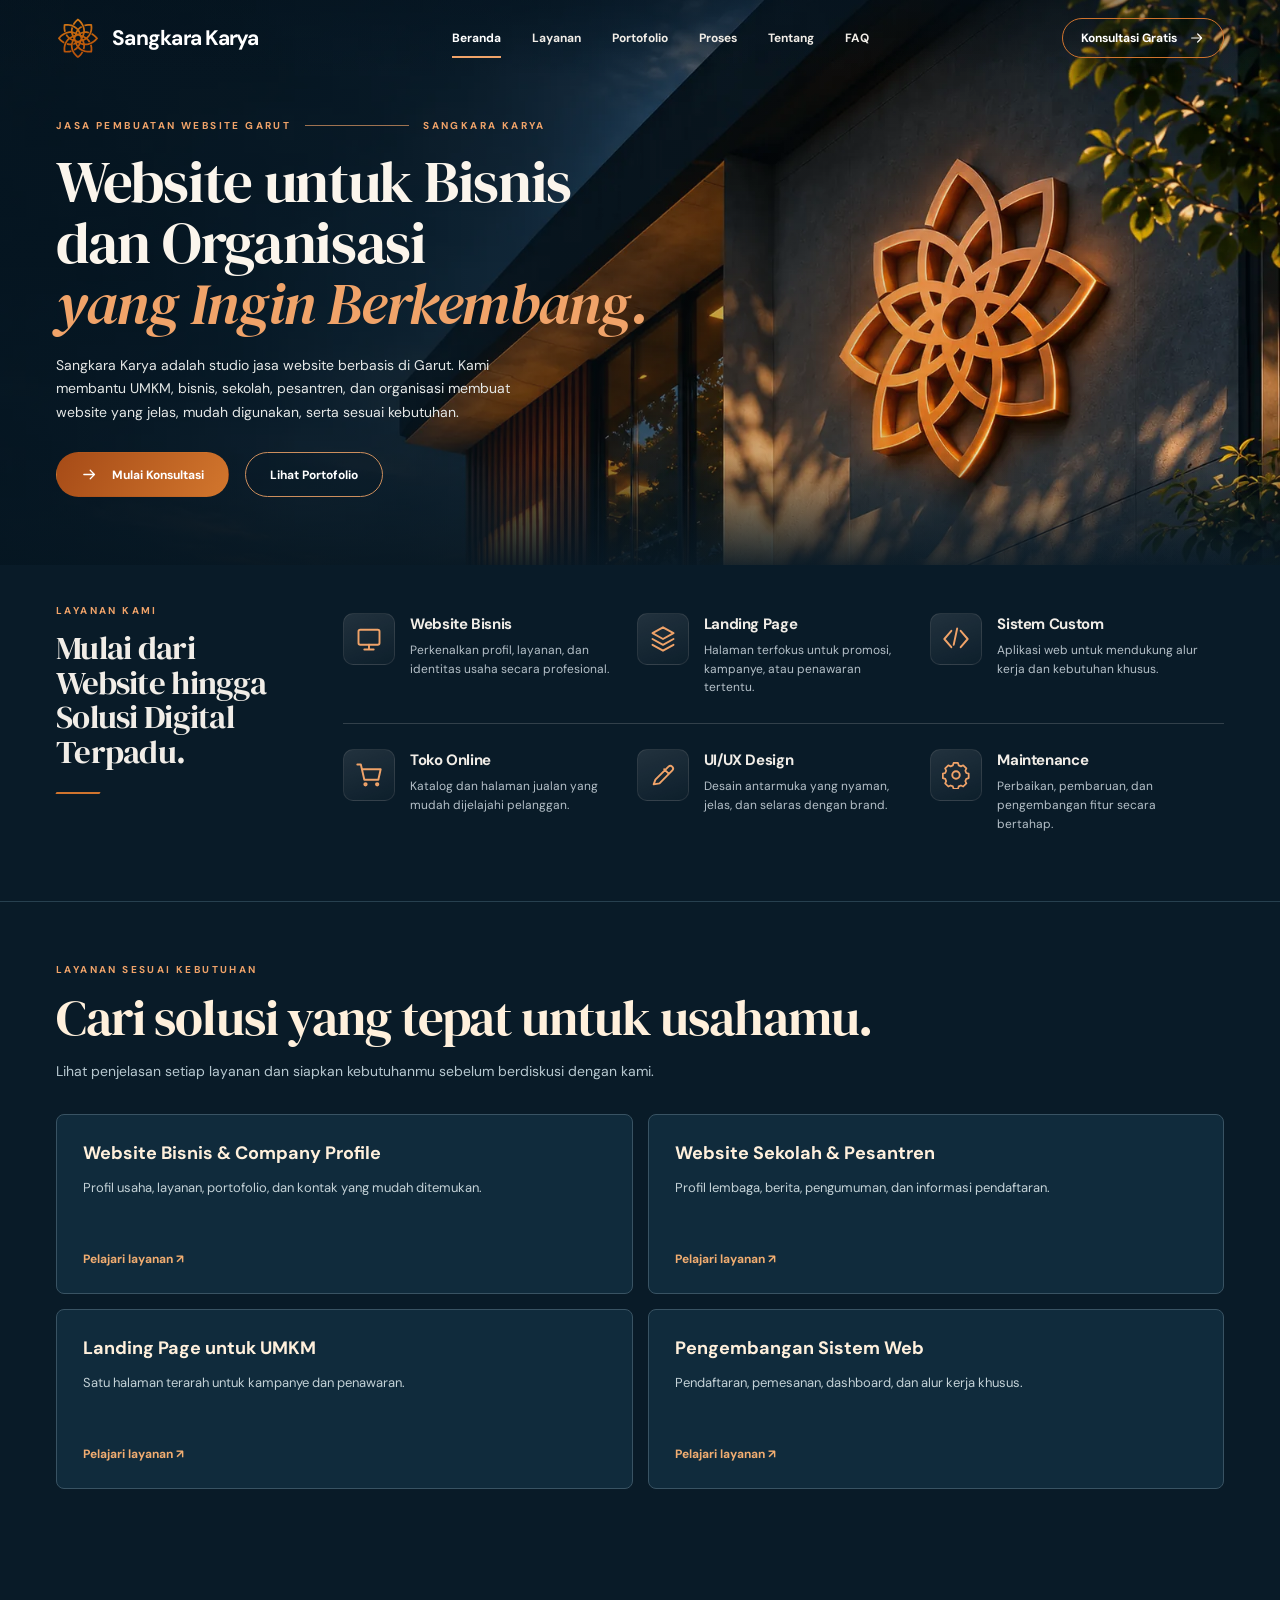
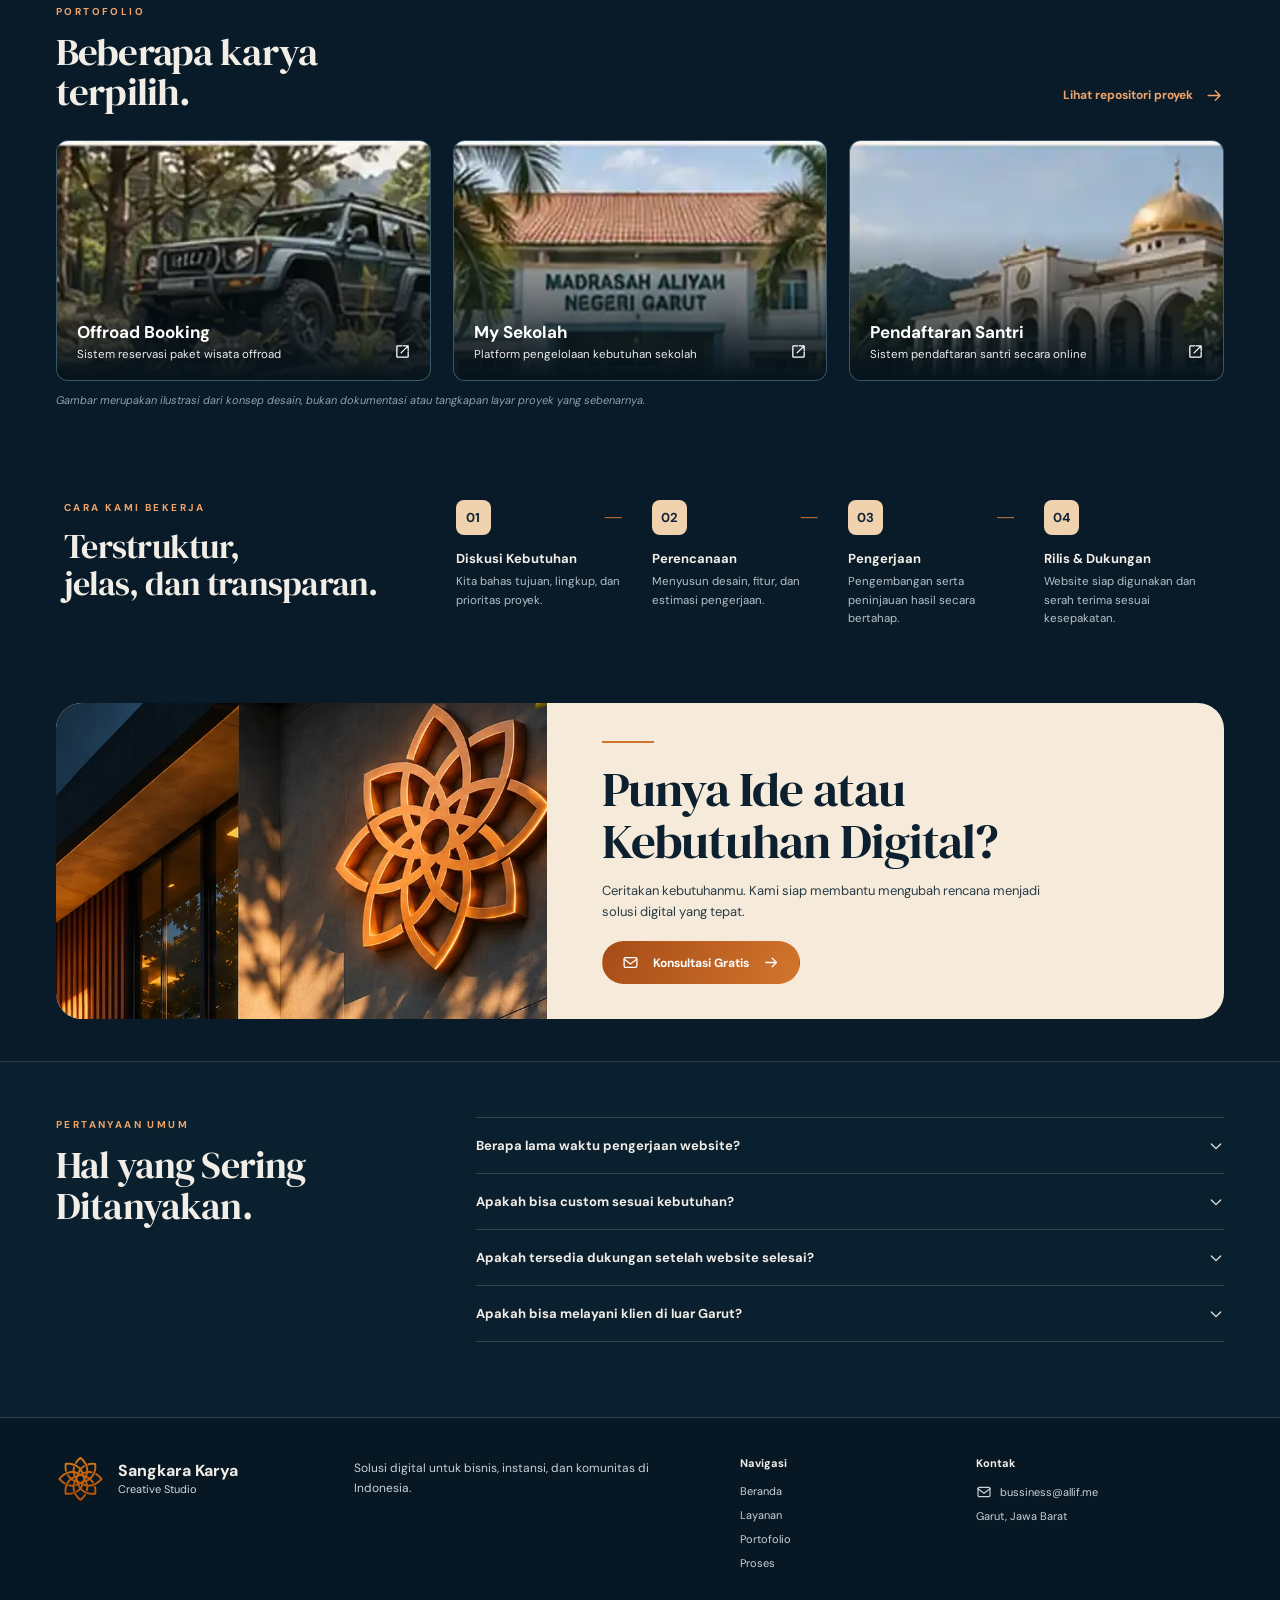
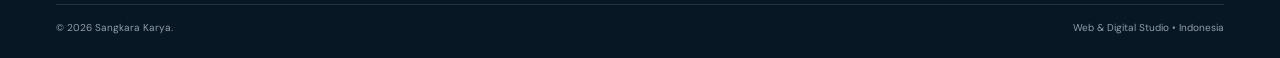
==== commit 21073eaa: "feat(seo): add targeted service landing pages and organic growth plan" ====
--- a/index.html
+++ b/index.html
@@ -4,22 +4,30 @@
   <meta charset="utf-8">
   <meta name="viewport" content="width=device-width, initial-scale=1">
   <meta name="theme-color" content="#091b28">
-  <meta name="description" content="Sangkara Karya adalah studio web dan digital dari Garut. Jasa website bisnis, landing page, katalog online, UI/UX, dan aplikasi web sesuai kebutuhan.">
+  <meta name="description" content="Jasa pembuatan website di Garut untuk bisnis, UMKM, sekolah, dan pesantren. Desain profesional, landing page, serta sistem web sesuai kebutuhan.">
+  <meta name="robots" content="index, follow, max-image-preview:large">
   <meta property="og:type" content="website">
   <meta property="og:locale" content="id_ID">
   <meta property="og:site_name" content="Sangkara Karya">
-  <meta property="og:title" content="Sangkara Karya | Web & Digital Studio">
-  <meta property="og:description" content="Solusi digital untuk bisnis, instansi, dan komunitas. Website yang dirancang untuk kebutuhan nyata.">
-  <meta property="og:url" content="https://allif.me/">
-  <title>Sangkara Karya | Web & Digital Studio</title>
-  <link rel="canonical" href="https://allif.me/">
+  <meta property="og:title" content="Jasa Pembuatan Website Garut | Sangkara Karya">
+  <meta property="og:description" content="Jasa pembuatan website di Garut untuk bisnis, UMKM, sekolah, dan pesantren. Desain profesional, landing page, serta sistem web sesuai kebutuhan.">
+  <meta property="og:url" content="https://sangkarakarya.my.id/">
+  <meta property="og:image" content="https://sangkarakarya.my.id/assets/hero-facade.webp">
+  <meta property="og:image:alt" content="Logo bunga Sangkara Karya di fasad modern">
+  <meta name="twitter:card" content="summary_large_image">
+  <meta name="twitter:title" content="Jasa Pembuatan Website Garut | Sangkara Karya">
+  <meta name="twitter:description" content="Jasa pembuatan website di Garut untuk bisnis, UMKM, sekolah, dan pesantren. Desain profesional, landing page, serta sistem web sesuai kebutuhan.">
+  <meta name="twitter:image" content="https://sangkarakarya.my.id/assets/hero-facade.webp">
+  <title>Jasa Pembuatan Website Garut | Sangkara Karya</title>
+  <link rel="canonical" href="https://sangkarakarya.my.id/">
   <link rel="icon" type="image/svg+xml" href="favicon.svg">
   <link rel="preconnect" href="https://fonts.googleapis.com">
   <link rel="preconnect" href="https://fonts.gstatic.com" crossorigin>
   <link href="https://fonts.googleapis.com/css2?family=DM+Sans:wght@400;500;600;700&family=DM+Serif+Display:ital@0;1&display=swap" rel="stylesheet">
   <link rel="preload" href="assets/hero-facade.webp" as="image" type="image/webp">
   <link rel="stylesheet" href="style.css">
-  <script type="application/ld+json">{"@context":"https://schema.org","@type":"ProfessionalService","name":"Sangkara Karya","url":"https://allif.me/","email":"bussiness@allif.me","description":"Web dan digital studio berbasis di Garut, Indonesia.","areaServed":"Indonesia","serviceType":["Website bisnis","Landing page","Aplikasi web custom","Katalog dan toko online","Desain UI/UX","Maintenance website"]}</script>
+  <link rel="stylesheet" href="seo.css">
+  <script type="application/ld+json">{"@context":"https://schema.org","@graph":[{"@type":"Organization","@id":"https://sangkarakarya.my.id/#organization","name":"Sangkara Karya","url":"https://sangkarakarya.my.id/","logo":"https://sangkarakarya.my.id/favicon.svg","email":"bussiness@allif.me","description":"Studio pembuatan website dan solusi digital berbasis di Garut, Jawa Barat."},{"@type":"WebSite","@id":"https://sangkarakarya.my.id/#website","name":"Sangkara Karya","url":"https://sangkarakarya.my.id/","inLanguage":"id-ID","publisher":{"@id":"https://sangkarakarya.my.id/#organization"}},{"@type":"WebPage","@id":"https://sangkarakarya.my.id/#webpage","name":"Jasa Pembuatan Website Garut | Sangkara Karya","url":"https://sangkarakarya.my.id/","description":"Jasa pembuatan website di Garut untuk bisnis, UMKM, sekolah, dan pesantren. Desain profesional, landing page, serta sistem web sesuai kebutuhan.","inLanguage":"id-ID","isPartOf":{"@id":"https://sangkarakarya.my.id/#website"}}]}</script>
 </head>
 <body>
   <a class="skip-link" href="#utama">Langsung ke konten</a>
@@ -62,9 +70,9 @@
       <div class="hero-image" role="img" aria-label="Fasad bangunan modern dengan logo bunga Sangkara Karya berwarna tembaga bercahaya"></div>
       <div class="container hero-inner">
         <div class="hero-copy">
-          <p class="eyebrow">CREATIVE STUDIO <span class="eyebrow-rule"></span></p>
-          <h1 id="hero-title">Solusi Digital<br>untuk Pertumbuhan<br><em>Bisnis Nyata.</em></h1>
-          <p class="hero-lead">Sangkara Karya membantu bisnis, instansi, dan komunitas membangun identitas, hadir di web, dan mengembangkan solusi digital yang relevan, fungsional, dan berkelanjutan.</p>
+          <p class="eyebrow">JASA PEMBUATAN WEBSITE GARUT <span class="eyebrow-rule"></span> SANGKARA KARYA</p>
+          <h1 id="hero-title">Website untuk Bisnis<br>dan Organisasi<br><em>yang Ingin Berkembang.</em></h1>
+          <p class="hero-lead">Sangkara Karya adalah studio jasa website berbasis di Garut. Kami membantu UMKM, bisnis, sekolah, pesantren, dan organisasi membuat website yang jelas, mudah digunakan, serta sesuai kebutuhan.</p>
           <div class="hero-actions">
             <a href="#kontak" class="btn btn-primary"><svg class="icon" aria-hidden="true"><use href="#ico-arrow"></use></svg> Mulai Konsultasi</a>
             <a href="#portofolio" class="btn btn-outline">Lihat Portofolio</a>
@@ -90,6 +98,13 @@
       </div>
     </section>
 
+    <section class="seo-routes section" aria-labelledby="solusi-title" id="solusi">
+<div class="container">
+<p class="eyebrow section-label">LAYANAN SESUAI KEBUTUHAN</p>
+<h2 id="solusi-title">Cari solusi yang tepat untuk usahamu.</h2>
+<p class="seo-routes-intro">Lihat penjelasan setiap layanan dan siapkan kebutuhanmu sebelum berdiskusi dengan kami.</p>
+<div class="seo-route-grid"><a class="seo-route" href="/website-company-profile/"><h3>Website Bisnis & Company Profile</h3><p>Profil usaha, layanan, portofolio, dan kontak yang mudah ditemukan.</p><span>Pelajari layanan ↗</span></a><a class="seo-route" href="/website-sekolah-pesantren/"><h3>Website Sekolah & Pesantren</h3><p>Profil lembaga, berita, pengumuman, dan informasi pendaftaran.</p><span>Pelajari layanan ↗</span></a><a class="seo-route" href="/landing-page-umkm/"><h3>Landing Page untuk UMKM</h3><p>Satu halaman terarah untuk kampanye dan penawaran.</p><span>Pelajari layanan ↗</span></a><a class="seo-route" href="/sistem-web-custom/"><h3>Pengembangan Sistem Web</h3><p>Pendaftaran, pemesanan, dashboard, dan alur kerja khusus.</p><span>Pelajari layanan ↗</span></a></div>
+</div></section>
     <section class="section portfolio" id="portofolio" aria-labelledby="portofolio-title">
       <div class="container">
         <div class="portfolio-heading"><div><p class="eyebrow section-label">PORTOFOLIO</p><h2 id="portofolio-title">Beberapa karya<br>terpilih.</h2><span class="small-stroke" aria-hidden="true"></span></div><a class="more-link" href="https://github.com/allifiz" target="_blank" rel="noopener noreferrer">Lihat repositori proyek <svg class="icon" aria-hidden="true"><use href="#ico-arrow"></use></svg></a></div>
--- a/seo.css
+++ b/seo.css
@@ -0,0 +1,55 @@
+
+/* Sangkara Karya: service pages use the same dark-navy and copper identity. */
+.seo-routes{background:#091b28;border-top:1px solid #27404f;padding:60px 0 76px}
+.seo-routes h2{color:#fff0dc;font-family:var(--serif);font-weight:400;font-size:clamp(34px,4vw,52px);margin:0 0 14px}
+.seo-routes-intro{font-size:14px;line-height:1.75;max-width:690px;color:#b7c8d0;margin-bottom:31px}
+.seo-route-grid{display:grid;grid-template-columns:repeat(2,minmax(0,1fr));gap:15px}
+.seo-route{background:#102b3c;border:1px solid #395363;border-radius:8px;padding:26px;display:flex;align-items:flex-start;flex-direction:column;min-height:180px}
+.seo-route:hover{background:#1a3a4d;border-color:#db8b4e}
+.seo-route h3{font-size:18px;color:#fff0dc;margin:0 0 12px}
+.seo-route p{font-size:13px;color:#c4d2d7;line-height:1.75;max-width:430px}
+.seo-route span{font-size:12px;font-weight:700;color:#f1ad71;margin-top:auto}
+.detail-hero{background:#0a2232;color:#fff0dc;padding:50px 0 90px}
+.detail-breadcrumb{font-size:12px;color:#9eb0bb;display:flex;gap:10px;flex-wrap:wrap;margin-bottom:48px}
+.detail-breadcrumb a:hover{color:#df9d62}
+.detail-hero h1{font:400 clamp(46px,6vw,82px)/1.08 var(--serif);letter-spacing:-.03em;max-width:1050px;margin:15px 0 25px}
+.detail-hero .eyebrow{color:#d9904e}
+.detail-lead{font-size:clamp(16px,1.7vw,21px);line-height:1.7;max-width:800px;color:#c9d6dc;margin:0 0 30px}
+.detail-actions{display:flex;gap:25px;align-items:center;flex-wrap:wrap}
+.detail-actions>a:nth-child(2){color:#eed0ae;font-size:13px;font-weight:700;border-bottom:1px solid #b97c49;padding-bottom:7px}
+.detail-two-col{display:grid;grid-template-columns:.8fr 1.2fr;gap:10%}
+.detail-section{background:#122d40;color:#f7ebdc;padding:80px 0}
+.detail-section:nth-of-type(odd){background:#0c2739}
+.detail-section h2,.detail-scope h2,.detail-related h2,.detail-cta h2{font:400 clamp(32px,3.8vw,51px)/1.14 var(--serif);margin:0}
+.detail-section p{font-size:15px;line-height:1.82;color:#c8d5da;margin:0 0 19px}
+.detail-check{list-style:none;margin:0;padding:0}
+.detail-check li{border-top:1px solid #355163;padding:17px 0 17px 32px;position:relative;font-size:15px;color:#d5dfe2;line-height:1.65}
+.detail-check li:last-child{border-bottom:1px solid #355163}
+.detail-check li:before{content:"✓";color:#e9a15e;position:absolute;left:3px;font-weight:700}
+.detail-scope{background:#f0e4d6;color:#1b3444;padding:86px 0}
+.detail-scope .eyebrow{color:#aa5923}
+.detail-scope>div>p:not(.eyebrow){max-width:730px;color:#52697a;font-size:14px;line-height:1.8;margin-top:16px}
+.detail-scope-grid{display:grid;grid-template-columns:repeat(2,minmax(0,1fr));gap:15px;margin-top:35px}
+.detail-scope article{background:#fcf6ec;border:1px solid #d7c7b6;border-radius:7px;padding:27px}
+.detail-scope article>span{color:#b4662e;font-size:11px;font-weight:700}
+.detail-scope h3{font-size:19px;margin:22px 0 12px}
+.detail-scope article p{color:#526575;font-size:14px;line-height:1.7;margin:0}
+.detail-faq{border-top:1px solid #3a5464}
+.detail-faq details{border-bottom:1px solid #3a5464}
+.detail-faq summary{list-style:none;display:flex;justify-content:space-between;gap:25px;cursor:pointer;padding:19px 0;font-size:15px;line-height:1.5;font-weight:700}
+.detail-faq summary::-webkit-details-marker{display:none}
+.detail-faq summary span{color:#e4a15d;font-size:23px}
+.detail-faq details[open] summary span{transform:rotate(45deg)}
+.detail-faq details p{margin:0 0 23px}
+.detail-related{background:#102b3c;color:#fff0dc;padding:57px 0 73px}
+.detail-related h2{font-size:34px;margin:0 0 25px}
+.detail-related-list{display:grid;grid-template-columns:repeat(3,minmax(0,1fr));gap:13px}
+.detail-related-list a{padding:20px;border:1px solid #40586b;border-radius:7px;color:#f6dec5;display:flex;align-items:center;justify-content:space-between;gap:10px;font-size:13px;font-weight:700}
+.detail-related-list a:hover{border-color:#d48241}
+.detail-cta{background:#19394e;color:#fff0dc;padding:46px 0}
+.detail-cta>.container{display:flex;justify-content:space-between;align-items:center;gap:40px}
+.detail-cta h2{font-size:40px;margin-bottom:11px}
+.detail-cta p{font-size:14px;color:#c5d5df;line-height:1.7;max-width:540px;margin:0}
+.detail-cta .btn{white-space:nowrap}
+@media(max-width:850px){.detail-two-col{grid-template-columns:1fr;gap:26px}.detail-related-list{grid-template-columns:1fr 1fr}.detail-cta>.container{flex-direction:column;align-items:start;gap:23px}}
+@media(max-width:640px){.seo-route-grid,.detail-scope-grid,.detail-related-list{grid-template-columns:1fr}.detail-hero{padding:34px 0 66px}.detail-breadcrumb{margin-bottom:34px}.detail-section,.detail-scope{padding:60px 0}.seo-routes{padding:53px 0}.detail-cta h2{font-size:32px}.seo-route{min-height:155px}}
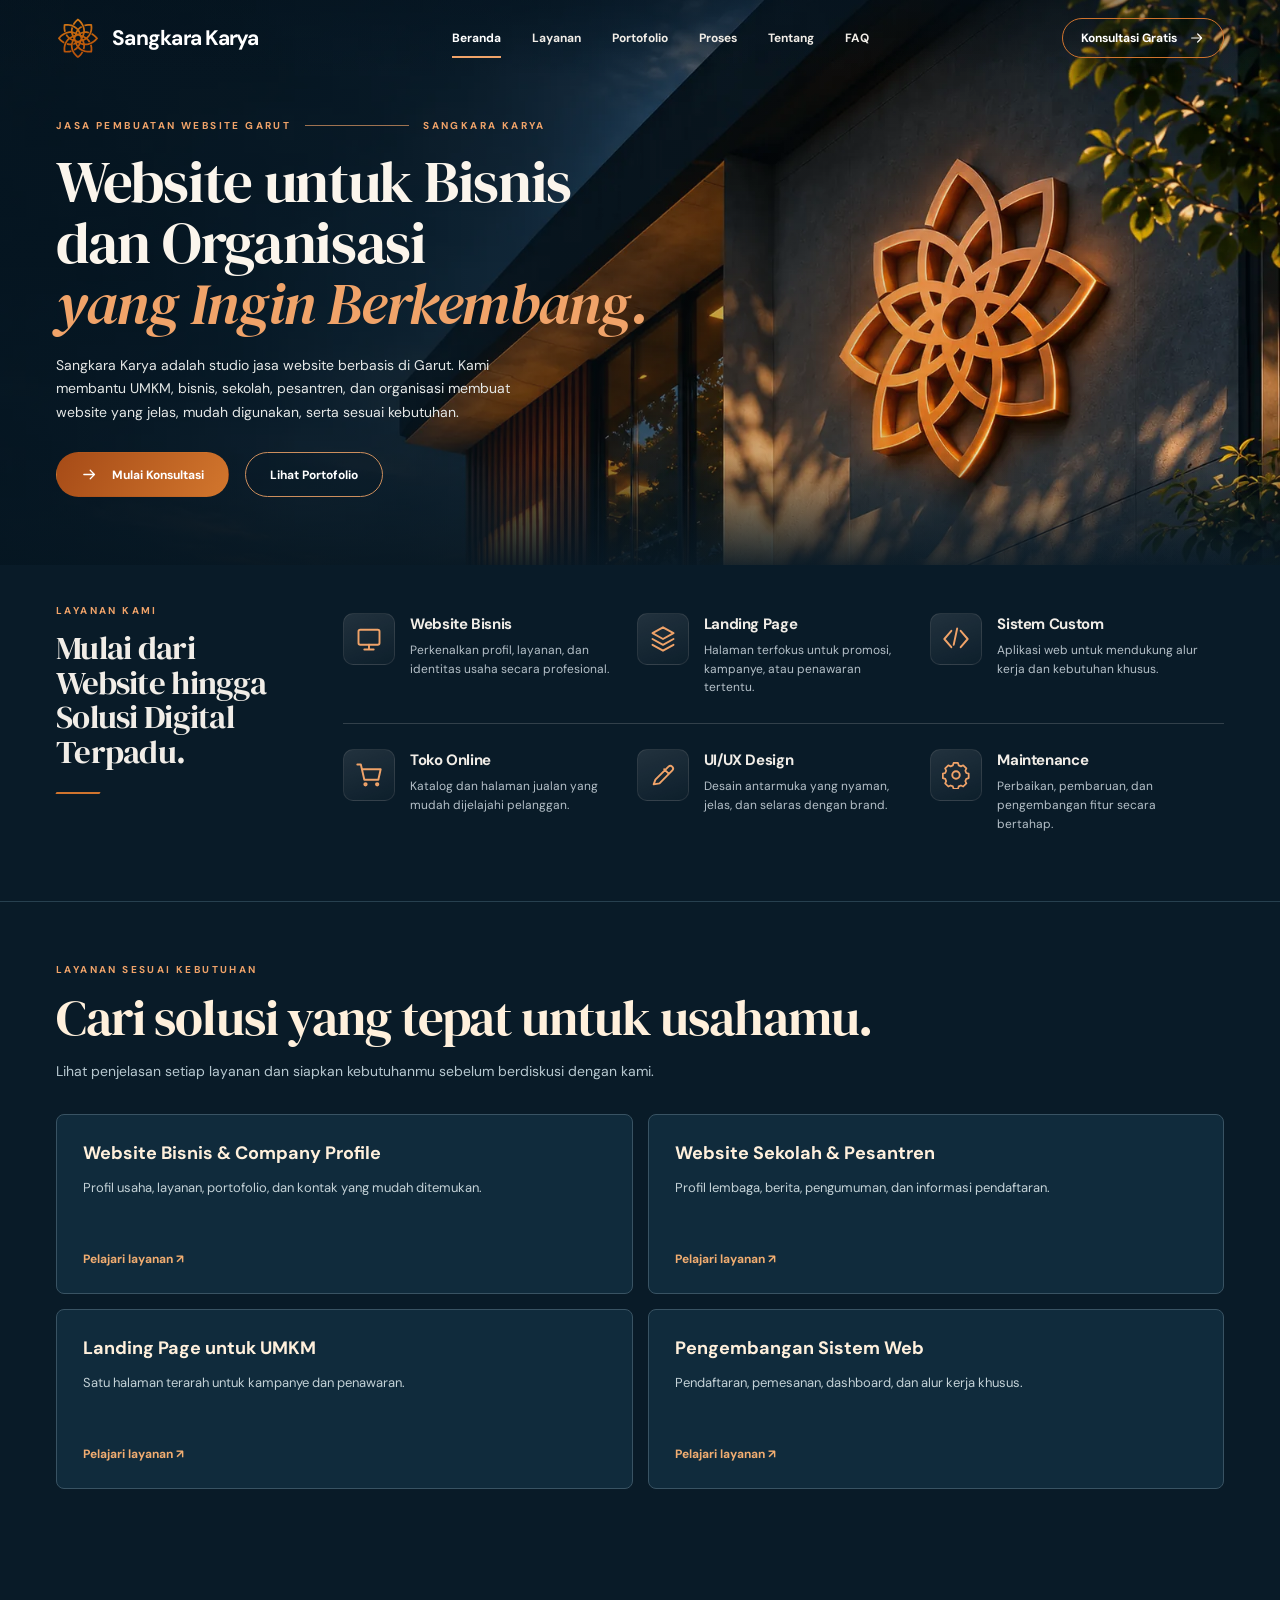
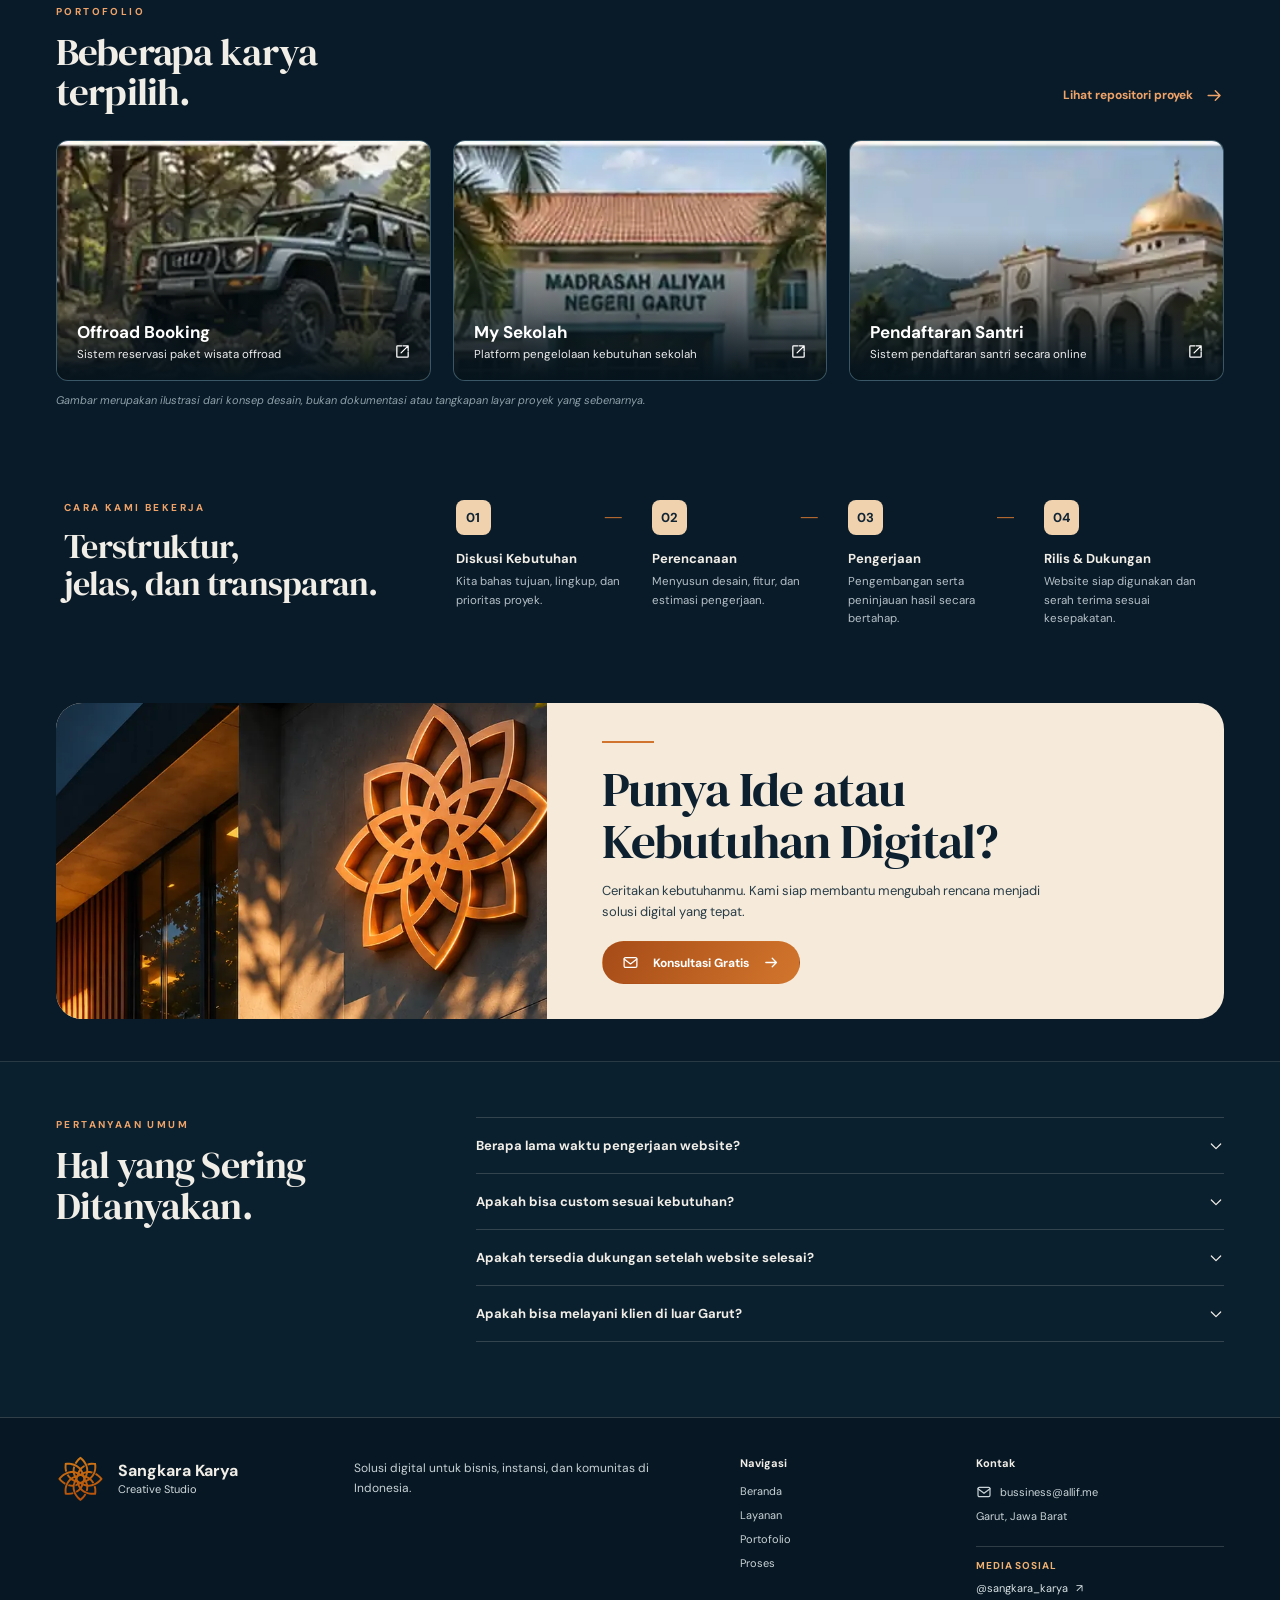
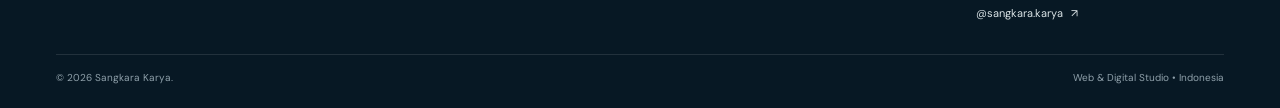
==== commit 31f85ff3: "feat: link official Sangkara Karya Instagram and TikTok across site" ====
--- a/index.html
+++ b/index.html
@@ -27,7 +27,7 @@
   <link rel="preload" href="assets/hero-facade.webp" as="image" type="image/webp">
   <link rel="stylesheet" href="style.css">
   <link rel="stylesheet" href="seo.css">
-  <script type="application/ld+json">{"@context":"https://schema.org","@graph":[{"@type":"Organization","@id":"https://sangkarakarya.my.id/#organization","name":"Sangkara Karya","url":"https://sangkarakarya.my.id/","logo":"https://sangkarakarya.my.id/favicon.svg","email":"bussiness@allif.me","description":"Studio pembuatan website dan solusi digital berbasis di Garut, Jawa Barat."},{"@type":"WebSite","@id":"https://sangkarakarya.my.id/#website","name":"Sangkara Karya","url":"https://sangkarakarya.my.id/","inLanguage":"id-ID","publisher":{"@id":"https://sangkarakarya.my.id/#organization"}},{"@type":"WebPage","@id":"https://sangkarakarya.my.id/#webpage","name":"Jasa Pembuatan Website Garut | Sangkara Karya","url":"https://sangkarakarya.my.id/","description":"Jasa pembuatan website di Garut untuk bisnis, UMKM, sekolah, dan pesantren. Desain profesional, landing page, serta sistem web sesuai kebutuhan.","inLanguage":"id-ID","isPartOf":{"@id":"https://sangkarakarya.my.id/#website"}}]}</script>
+  <script type="application/ld+json">{"@context":"https://schema.org","@graph":[{"@type":"Organization","@id":"https://sangkarakarya.my.id/#organization","name":"Sangkara Karya","url":"https://sangkarakarya.my.id/","logo":"https://sangkarakarya.my.id/favicon.svg","email":"bussiness@allif.me","description":"Studio pembuatan website dan solusi digital berbasis di Garut, Jawa Barat.","sameAs":["https://www.instagram.com/sangkara_karya/","https://www.tiktok.com/@sangkara.karya"]},{"@type":"WebSite","@id":"https://sangkarakarya.my.id/#website","name":"Sangkara Karya","url":"https://sangkarakarya.my.id/","inLanguage":"id-ID","publisher":{"@id":"https://sangkarakarya.my.id/#organization"}},{"@type":"WebPage","@id":"https://sangkarakarya.my.id/#webpage","name":"Jasa Pembuatan Website Garut | Sangkara Karya","url":"https://sangkarakarya.my.id/","description":"Jasa pembuatan website di Garut untuk bisnis, UMKM, sekolah, dan pesantren. Desain profesional, landing page, serta sistem web sesuai kebutuhan.","inLanguage":"id-ID","isPartOf":{"@id":"https://sangkarakarya.my.id/#website"}}]}</script>
 </head>
 <body>
   <a class="skip-link" href="#utama">Langsung ke konten</a>
@@ -57,7 +57,7 @@
         <a href="#tentang">Tentang</a>
         <a href="#faq">FAQ</a>
       </div>
-      <a class="nav-cta" href="#kontak">Konsultasi Gratis <svg class="icon" aria-hidden="true"><use href="#ico-arrow"></use></svg></a>
+      <a class="nav-cta" href="/mulai/?utm_source=website&amp;utm_medium=navigasi">Konsultasi Gratis <svg class="icon" aria-hidden="true"><use href="#ico-arrow"></use></svg></a>
       <button class="menu-toggle" type="button" aria-label="Buka menu navigasi" aria-expanded="false" aria-controls="nav-links">
         <svg class="icon menu-open" aria-hidden="true"><use href="#ico-menu"></use></svg>
         <svg class="icon menu-close" aria-hidden="true"><use href="#ico-close"></use></svg>
@@ -74,7 +74,7 @@
           <h1 id="hero-title">Website untuk Bisnis<br>dan Organisasi<br><em>yang Ingin Berkembang.</em></h1>
           <p class="hero-lead">Sangkara Karya adalah studio jasa website berbasis di Garut. Kami membantu UMKM, bisnis, sekolah, pesantren, dan organisasi membuat website yang jelas, mudah digunakan, serta sesuai kebutuhan.</p>
           <div class="hero-actions">
-            <a href="#kontak" class="btn btn-primary"><svg class="icon" aria-hidden="true"><use href="#ico-arrow"></use></svg> Mulai Konsultasi</a>
+            <a href="/mulai/?utm_source=website&amp;utm_medium=hero" class="btn btn-primary"><svg class="icon" aria-hidden="true"><use href="#ico-arrow"></use></svg> Mulai Konsultasi</a>
             <a href="#portofolio" class="btn btn-outline">Lihat Portofolio</a>
           </div>
         </div>
@@ -136,7 +136,7 @@
           <span class="consultation-rule" aria-hidden="true"></span>
           <h2 id="kontak-title">Punya Ide atau<br>Kebutuhan Digital?</h2>
           <p>Ceritakan kebutuhanmu. Kami siap membantu mengubah rencana menjadi solusi digital yang tepat.</p>
-          <a class="btn btn-primary" href="mailto:bussiness@allif.me?subject=Konsultasi%20Proyek%20Sangkara%20Karya"><svg class="icon" aria-hidden="true"><use href="#ico-mail"></use></svg> Konsultasi Gratis <svg class="icon" aria-hidden="true"><use href="#ico-arrow"></use></svg></a>
+          <a class="btn btn-primary" href="/mulai/?utm_source=website&amp;utm_medium=cta"><svg class="icon" aria-hidden="true"><use href="#ico-mail"></use></svg> Konsultasi Gratis <svg class="icon" aria-hidden="true"><use href="#ico-arrow"></use></svg></a>
         </div>
       </div>
     </section>
@@ -151,7 +151,7 @@
     </section>
   </main>
 
-  <footer class="site-footer" id="tentang"><div class="container footer-content"><div class="footer-identity"><img src="favicon.svg" alt="" width="54" height="54"><div><strong>Sangkara Karya</strong><span>Creative Studio</span></div></div><p class="footer-description">Solusi digital untuk bisnis, instansi, dan komunitas di Indonesia.</p><div class="footer-links"><h3>Navigasi</h3><a href="#beranda">Beranda</a><a href="#layanan">Layanan</a><a href="#portofolio">Portofolio</a><a href="#proses">Proses</a></div><div class="footer-contact"><h3>Kontak</h3><a href="mailto:bussiness@allif.me"><svg class="icon" aria-hidden="true"><use href="#ico-mail"></use></svg> bussiness@allif.me</a><span>Garut, Jawa Barat</span></div></div><div class="container footer-bottom"><span>© <span id="year">2026</span> Sangkara Karya.</span><span>Web & Digital Studio • Indonesia</span></div></footer>
+  <footer class="site-footer" id="tentang"><div class="container footer-content"><div class="footer-identity"><img src="favicon.svg" alt="" width="54" height="54"><div><strong>Sangkara Karya</strong><span>Creative Studio</span></div></div><p class="footer-description">Solusi digital untuk bisnis, instansi, dan komunitas di Indonesia.</p><div class="footer-links"><h3>Navigasi</h3><a href="#beranda">Beranda</a><a href="#layanan">Layanan</a><a href="#portofolio">Portofolio</a><a href="#proses">Proses</a></div><div class="footer-contact"><h3>Kontak</h3><a href="mailto:bussiness@allif.me"><svg class="icon" aria-hidden="true"><use href="#ico-mail"></use></svg> bussiness@allif.me</a><span>Garut, Jawa Barat</span><div class="brand-social" aria-label="Media sosial Sangkara Karya"><span class="brand-social-label">Media sosial</span><a href="https://www.instagram.com/sangkara_karya/" target="_blank" rel="noopener noreferrer" aria-label="Instagram Sangkara Karya">@sangkara_karya <span aria-hidden="true">↗</span></a><a href="https://www.tiktok.com/@sangkara.karya" target="_blank" rel="noopener noreferrer" aria-label="TikTok Sangkara Karya">@sangkara.karya <span aria-hidden="true">↗</span></a></div></div></div><div class="container footer-bottom"><span>© <span id="year">2026</span> Sangkara Karya.</span><span>Web & Digital Studio • Indonesia</span></div></footer>
   <script src="script.js" defer></script>
 </body>
 </html>
--- a/seo.css
+++ b/seo.css
@@ -53,3 +53,9 @@
 .detail-cta .btn{white-space:nowrap}
 @media(max-width:850px){.detail-two-col{grid-template-columns:1fr;gap:26px}.detail-related-list{grid-template-columns:1fr 1fr}.detail-cta>.container{flex-direction:column;align-items:start;gap:23px}}
 @media(max-width:640px){.seo-route-grid,.detail-scope-grid,.detail-related-list{grid-template-columns:1fr}.detail-hero{padding:34px 0 66px}.detail-breadcrumb{margin-bottom:34px}.detail-section,.detail-scope{padding:60px 0}.seo-routes{padding:53px 0}.detail-cta h2{font-size:32px}.seo-route{min-height:155px}}
+
+/* Official brand social profile links shared by the site owner. */
+.brand-social{display:flex;flex-direction:column;align-items:flex-start;gap:8px;margin-top:13px;padding-top:12px;border-top:1px solid rgba(255,255,255,.16);width:100%}
+.brand-social-label{font-size:10px!important;letter-spacing:.09em;text-transform:uppercase;color:#f0b071!important;font-weight:700}
+.footer-contact .brand-social a{font-size:11px;color:#dae3e6;overflow-wrap:anywhere;display:flex;align-items:center;gap:8px;line-height:1.5}
+.footer-contact .brand-social a:hover,.footer-contact .brand-social a:focus-visible{color:#f4ba88}
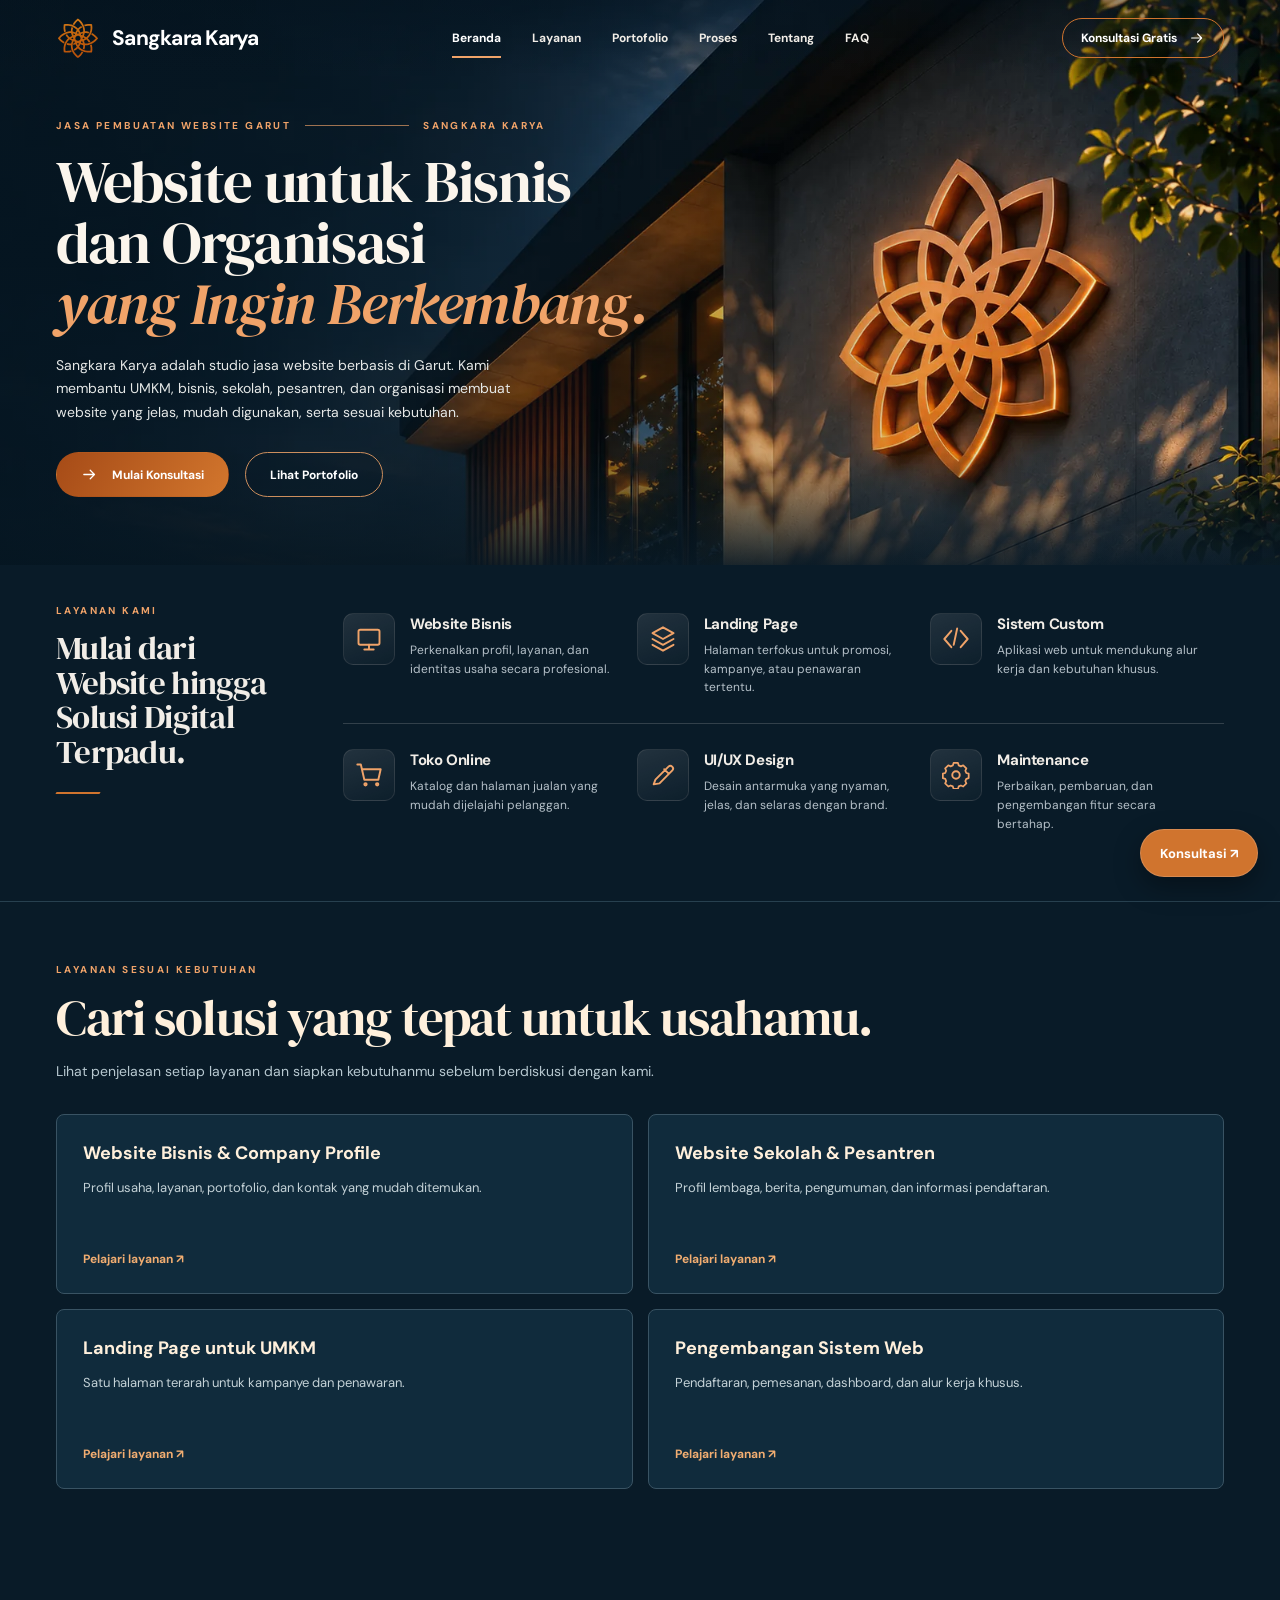
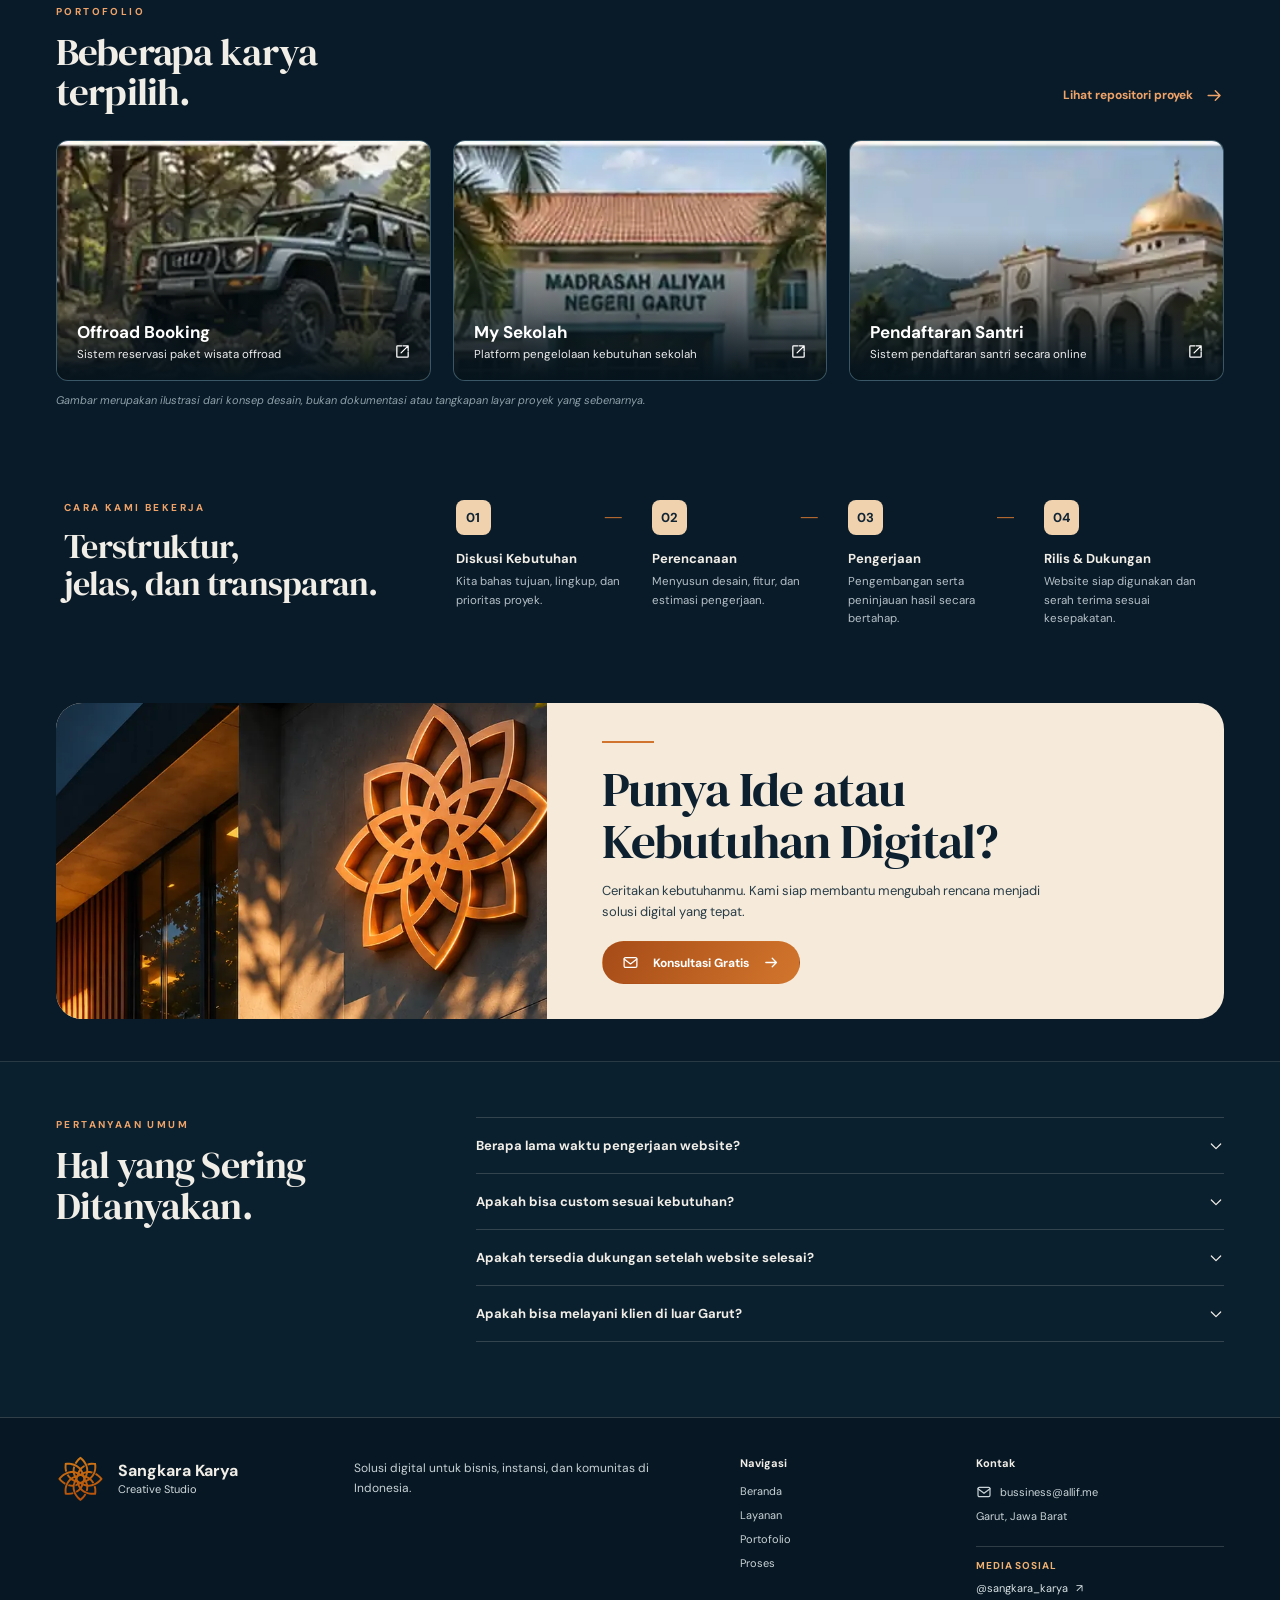
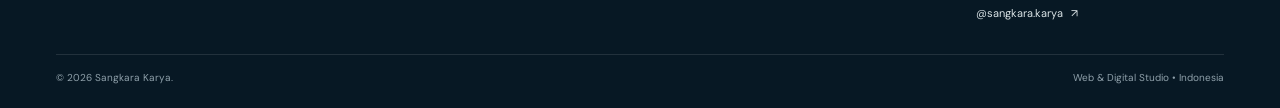
==== commit eafa5481: "feat: add direct inquiry form, conditional WhatsApp CTA and consent-based GA4 tracking" ====
--- a/index.html
+++ b/index.html
@@ -152,6 +152,8 @@
   </main>
 
   <footer class="site-footer" id="tentang"><div class="container footer-content"><div class="footer-identity"><img src="favicon.svg" alt="" width="54" height="54"><div><strong>Sangkara Karya</strong><span>Creative Studio</span></div></div><p class="footer-description">Solusi digital untuk bisnis, instansi, dan komunitas di Indonesia.</p><div class="footer-links"><h3>Navigasi</h3><a href="#beranda">Beranda</a><a href="#layanan">Layanan</a><a href="#portofolio">Portofolio</a><a href="#proses">Proses</a></div><div class="footer-contact"><h3>Kontak</h3><a href="mailto:bussiness@allif.me"><svg class="icon" aria-hidden="true"><use href="#ico-mail"></use></svg> bussiness@allif.me</a><span>Garut, Jawa Barat</span><div class="brand-social" aria-label="Media sosial Sangkara Karya"><span class="brand-social-label">Media sosial</span><a href="https://www.instagram.com/sangkara_karya/" target="_blank" rel="noopener noreferrer" aria-label="Instagram Sangkara Karya">@sangkara_karya <span aria-hidden="true">↗</span></a><a href="https://www.tiktok.com/@sangkara.karya" target="_blank" rel="noopener noreferrer" aria-label="TikTok Sangkara Karya">@sangkara.karya <span aria-hidden="true">↗</span></a></div></div></div><div class="container footer-bottom"><span>© <span id="year">2026</span> Sangkara Karya.</span><span>Web & Digital Studio • Indonesia</span></div></footer>
+  <script src="config.js" defer></script>
+  <script src="analytics.js" defer></script>
   <script src="script.js" defer></script>
 </body>
 </html>
--- a/seo.css
+++ b/seo.css
@@ -59,3 +59,19 @@
 .brand-social-label{font-size:10px!important;letter-spacing:.09em;text-transform:uppercase;color:#f0b071!important;font-weight:700}
 .footer-contact .brand-social a{font-size:11px;color:#dae3e6;overflow-wrap:anywhere;display:flex;align-items:center;gap:8px;line-height:1.5}
 .footer-contact .brand-social a:hover,.footer-contact .brand-social a:focus-visible{color:#f4ba88}
+
+/* Conversion Optimization V2: persistent mobile-friendly contact and privacy UI. */
+.conversion-float{position:fixed;right:22px;bottom:23px;z-index:80;min-height:48px;display:inline-flex;align-items:center;justify-content:center;gap:8px;padding:12px 19px;border-radius:999px;background:#d0742e;color:#fff;font-weight:700;font-size:13px;box-shadow:0 10px 27px rgba(0,0,0,.35);border:1px solid rgba(255,255,255,.16);transition:transform .15s,background .15s}
+.conversion-float:hover{transform:translateY(-3px);background:#b75c20;color:#fff}
+.conversion-float:focus-visible{outline:3px solid #fff0dc;outline-offset:4px}
+.conversion-float.has-whatsapp{background:#187643;color:#fff}
+.conversion-float.has-whatsapp:hover{background:#126034}
+.analytics-consent{position:fixed;left:19px;bottom:19px;z-index:1000;max-width:min(425px,calc(100vw - 38px));background:#fff9f0;color:#193448;border:1px solid #cdbca9;box-shadow:0 18px 60px rgba(0,0,0,.4);border-radius:9px;padding:19px}
+.analytics-consent p{font-size:13px;line-height:1.6;margin:0 0 15px}
+.analytics-consent div{display:flex;gap:10px;justify-content:flex-end}
+.analytics-consent button{border:1px solid #b66732;padding:9px 16px;cursor:pointer;border-radius:5px;background:#fff9f0;color:#914a20;font-size:12px;font-weight:700}
+.analytics-consent button:last-child{background:#b66732;color:#fff}
+.analytics-consent button:focus-visible{outline:2px solid #132b3c;outline-offset:2px}
+.analytics-pref{position:fixed;bottom:16px;left:16px;z-index:78;border:1px solid #6d8492;background:#102c3e;color:#fff8ef;padding:7px 11px;border-radius:5px;cursor:pointer;font-size:11px}
+@media(max-width:640px){.conversion-float{right:14px;bottom:15px;min-height:46px;padding:11px 15px}.analytics-consent{bottom:74px;left:12px;max-width:calc(100vw - 24px)}.analytics-pref{bottom:11px;left:11px}}
+@media(prefers-reduced-motion:reduce){.conversion-float{transition:none}}
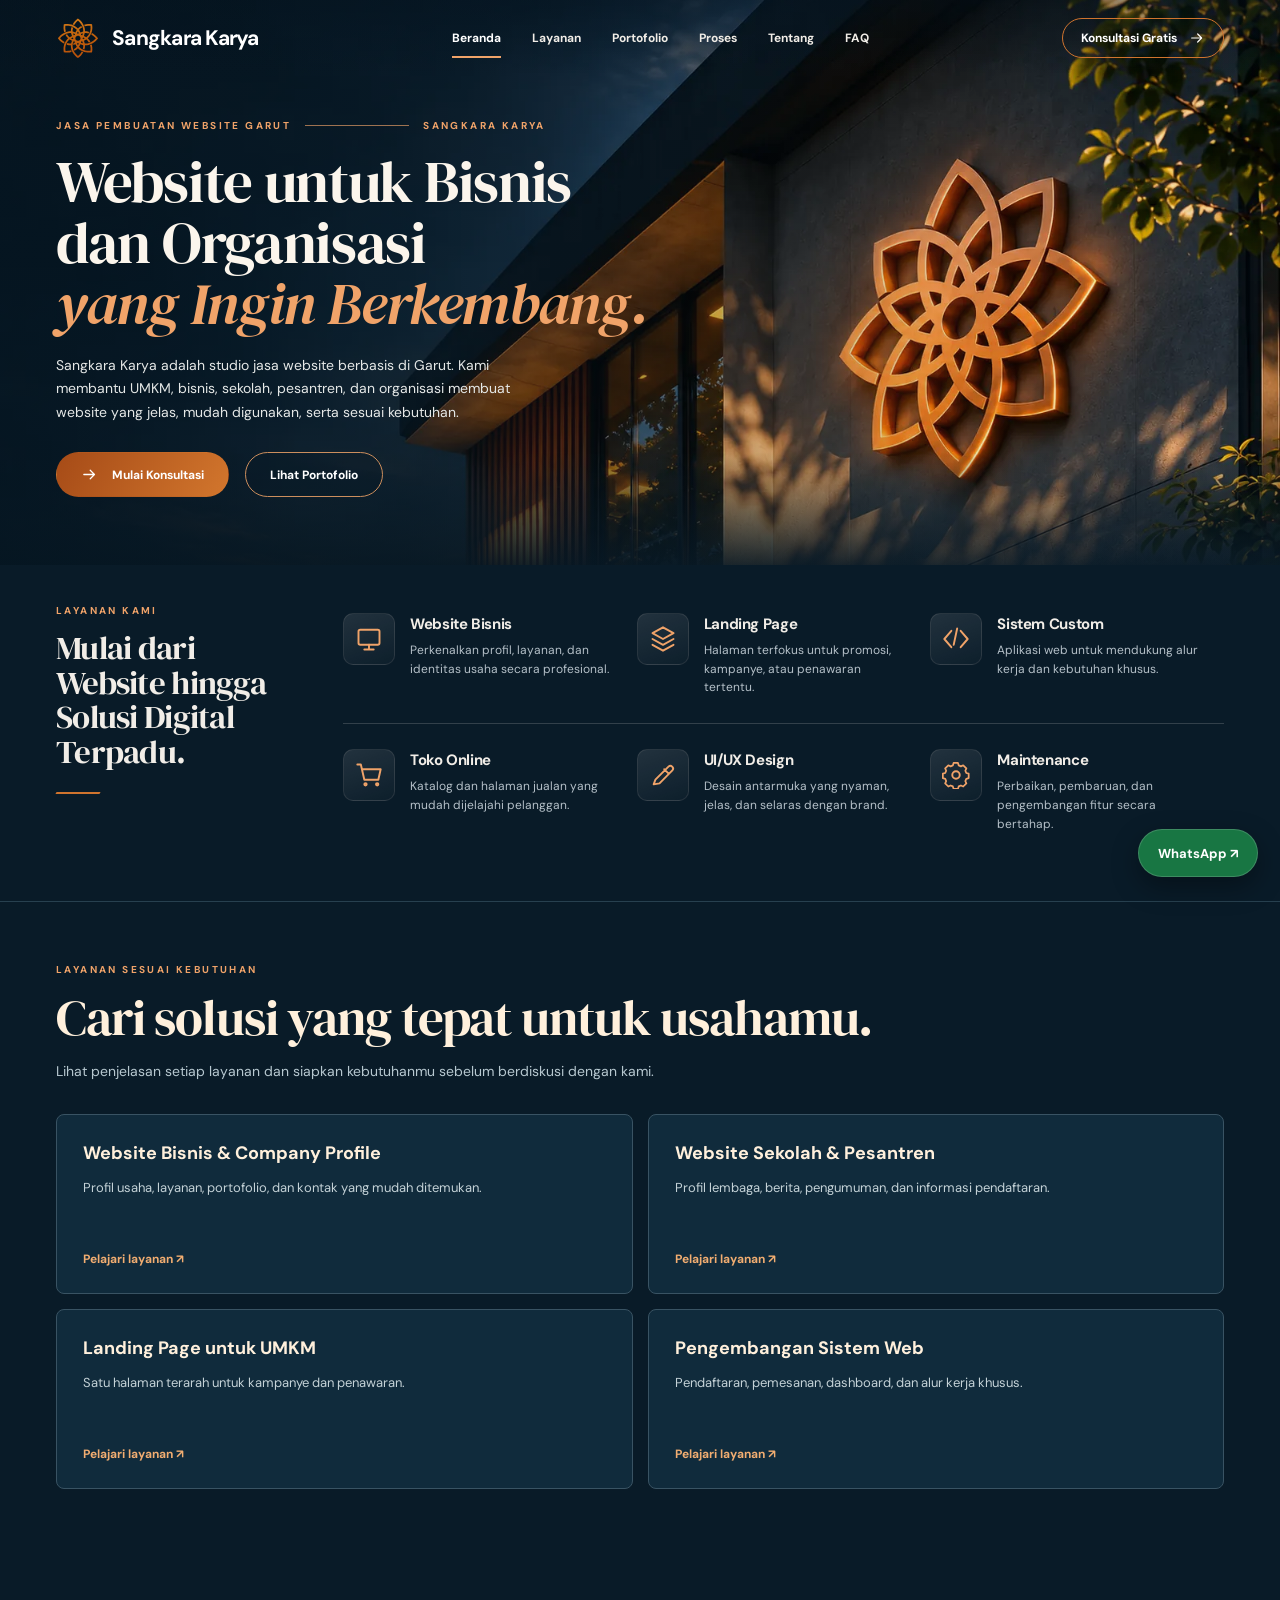
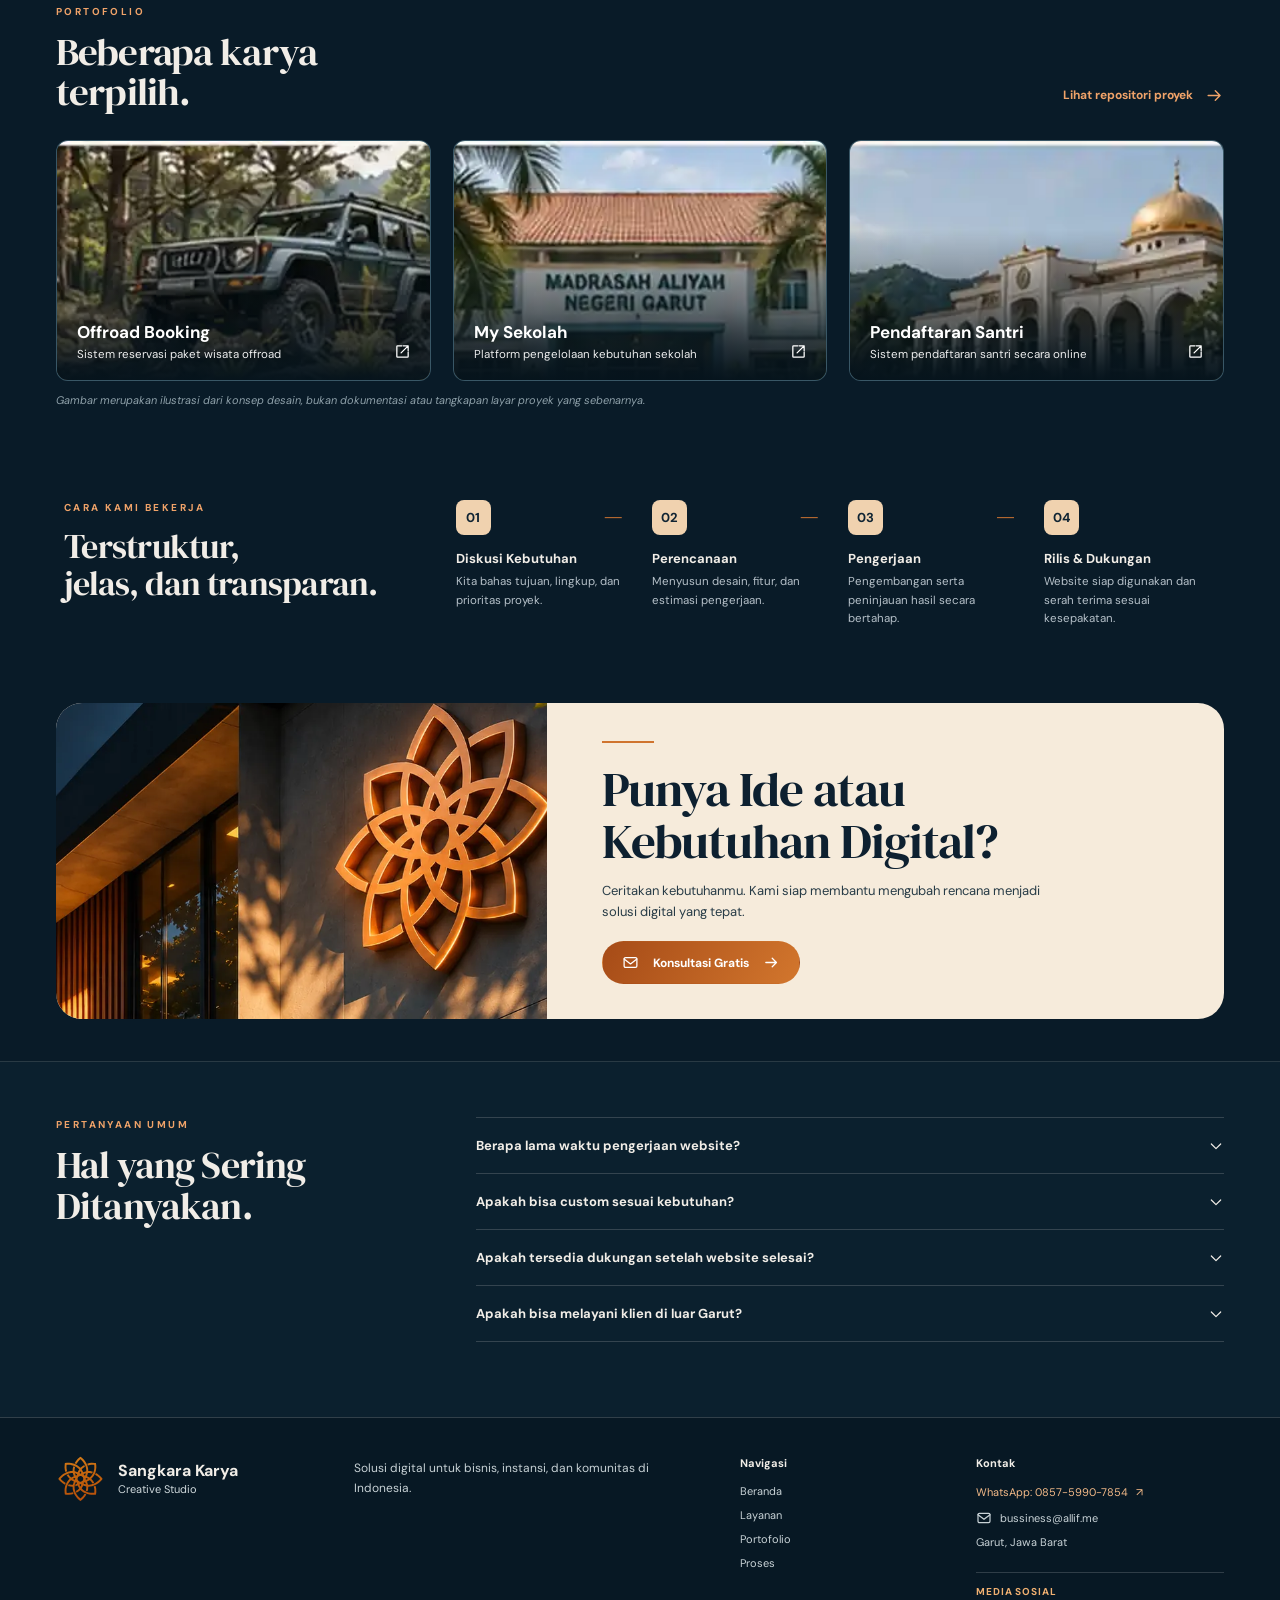
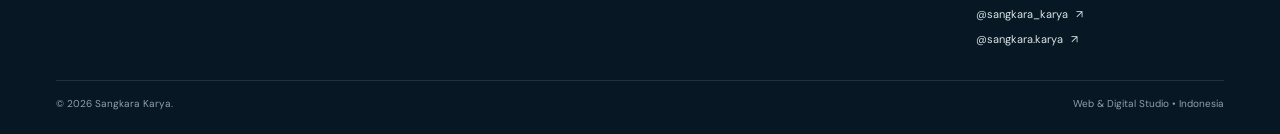
==== commit 64ebff58: "Remove GA4 integration and configure official WhatsApp contact" ====
--- a/index.html
+++ b/index.html
@@ -151,9 +151,9 @@
     </section>
   </main>
 
-  <footer class="site-footer" id="tentang"><div class="container footer-content"><div class="footer-identity"><img src="favicon.svg" alt="" width="54" height="54"><div><strong>Sangkara Karya</strong><span>Creative Studio</span></div></div><p class="footer-description">Solusi digital untuk bisnis, instansi, dan komunitas di Indonesia.</p><div class="footer-links"><h3>Navigasi</h3><a href="#beranda">Beranda</a><a href="#layanan">Layanan</a><a href="#portofolio">Portofolio</a><a href="#proses">Proses</a></div><div class="footer-contact"><h3>Kontak</h3><a href="mailto:bussiness@allif.me"><svg class="icon" aria-hidden="true"><use href="#ico-mail"></use></svg> bussiness@allif.me</a><span>Garut, Jawa Barat</span><div class="brand-social" aria-label="Media sosial Sangkara Karya"><span class="brand-social-label">Media sosial</span><a href="https://www.instagram.com/sangkara_karya/" target="_blank" rel="noopener noreferrer" aria-label="Instagram Sangkara Karya">@sangkara_karya <span aria-hidden="true">↗</span></a><a href="https://www.tiktok.com/@sangkara.karya" target="_blank" rel="noopener noreferrer" aria-label="TikTok Sangkara Karya">@sangkara.karya <span aria-hidden="true">↗</span></a></div></div></div><div class="container footer-bottom"><span>© <span id="year">2026</span> Sangkara Karya.</span><span>Web & Digital Studio • Indonesia</span></div></footer>
+  <footer class="site-footer" id="tentang"><div class="container footer-content"><div class="footer-identity"><img src="favicon.svg" alt="" width="54" height="54"><div><strong>Sangkara Karya</strong><span>Creative Studio</span></div></div><p class="footer-description">Solusi digital untuk bisnis, instansi, dan komunitas di Indonesia.</p><div class="footer-links"><h3>Navigasi</h3><a href="#beranda">Beranda</a><a href="#layanan">Layanan</a><a href="#portofolio">Portofolio</a><a href="#proses">Proses</a></div><div class="footer-contact"><h3>Kontak</h3><a class="footer-whatsapp" href="https://wa.me/6285759907854?text=Halo%20Sangkara%20Karya%2C%20saya%20ingin%20konsultasi%20mengenai%20jasa%20pembuatan%20website." target="_blank" rel="noopener noreferrer">WhatsApp: 0857-5990-7854 <span aria-hidden="true">↗</span></a><a href="mailto:bussiness@allif.me"><svg class="icon" aria-hidden="true"><use href="#ico-mail"></use></svg> bussiness@allif.me</a><span>Garut, Jawa Barat</span><div class="brand-social" aria-label="Media sosial Sangkara Karya"><span class="brand-social-label">Media sosial</span><a href="https://www.instagram.com/sangkara_karya/" target="_blank" rel="noopener noreferrer" aria-label="Instagram Sangkara Karya">@sangkara_karya <span aria-hidden="true">↗</span></a><a href="https://www.tiktok.com/@sangkara.karya" target="_blank" rel="noopener noreferrer" aria-label="TikTok Sangkara Karya">@sangkara.karya <span aria-hidden="true">↗</span></a></div></div></div><div class="container footer-bottom"><span>© <span id="year">2026</span> Sangkara Karya.</span><span>Web & Digital Studio • Indonesia</span></div></footer>
   <script src="config.js" defer></script>
-  <script src="analytics.js" defer></script>
+  
   <script src="script.js" defer></script>
 </body>
 </html>
--- a/seo.css
+++ b/seo.css
@@ -59,19 +59,13 @@
 .brand-social-label{font-size:10px!important;letter-spacing:.09em;text-transform:uppercase;color:#f0b071!important;font-weight:700}
 .footer-contact .brand-social a{font-size:11px;color:#dae3e6;overflow-wrap:anywhere;display:flex;align-items:center;gap:8px;line-height:1.5}
 .footer-contact .brand-social a:hover,.footer-contact .brand-social a:focus-visible{color:#f4ba88}
-
-/* Conversion Optimization V2: persistent mobile-friendly contact and privacy UI. */
+/* Conversion CTA */
 .conversion-float{position:fixed;right:22px;bottom:23px;z-index:80;min-height:48px;display:inline-flex;align-items:center;justify-content:center;gap:8px;padding:12px 19px;border-radius:999px;background:#d0742e;color:#fff;font-weight:700;font-size:13px;box-shadow:0 10px 27px rgba(0,0,0,.35);border:1px solid rgba(255,255,255,.16);transition:transform .15s,background .15s}
 .conversion-float:hover{transform:translateY(-3px);background:#b75c20;color:#fff}
 .conversion-float:focus-visible{outline:3px solid #fff0dc;outline-offset:4px}
 .conversion-float.has-whatsapp{background:#187643;color:#fff}
 .conversion-float.has-whatsapp:hover{background:#126034}
-.analytics-consent{position:fixed;left:19px;bottom:19px;z-index:1000;max-width:min(425px,calc(100vw - 38px));background:#fff9f0;color:#193448;border:1px solid #cdbca9;box-shadow:0 18px 60px rgba(0,0,0,.4);border-radius:9px;padding:19px}
-.analytics-consent p{font-size:13px;line-height:1.6;margin:0 0 15px}
-.analytics-consent div{display:flex;gap:10px;justify-content:flex-end}
-.analytics-consent button{border:1px solid #b66732;padding:9px 16px;cursor:pointer;border-radius:5px;background:#fff9f0;color:#914a20;font-size:12px;font-weight:700}
-.analytics-consent button:last-child{background:#b66732;color:#fff}
-.analytics-consent button:focus-visible{outline:2px solid #132b3c;outline-offset:2px}
-.analytics-pref{position:fixed;bottom:16px;left:16px;z-index:78;border:1px solid #6d8492;background:#102c3e;color:#fff8ef;padding:7px 11px;border-radius:5px;cursor:pointer;font-size:11px}
-@media(max-width:640px){.conversion-float{right:14px;bottom:15px;min-height:46px;padding:11px 15px}.analytics-consent{bottom:74px;left:12px;max-width:calc(100vw - 24px)}.analytics-pref{bottom:11px;left:11px}}
+.footer-contact .footer-whatsapp{color:#f4ba88;line-height:1.55}
+.footer-contact .footer-whatsapp:hover{color:#fff1db}
+@media(max-width:640px){.conversion-float{right:14px;bottom:15px;min-height:46px;padding:11px 15px}}
 @media(prefers-reduced-motion:reduce){.conversion-float{transition:none}}
